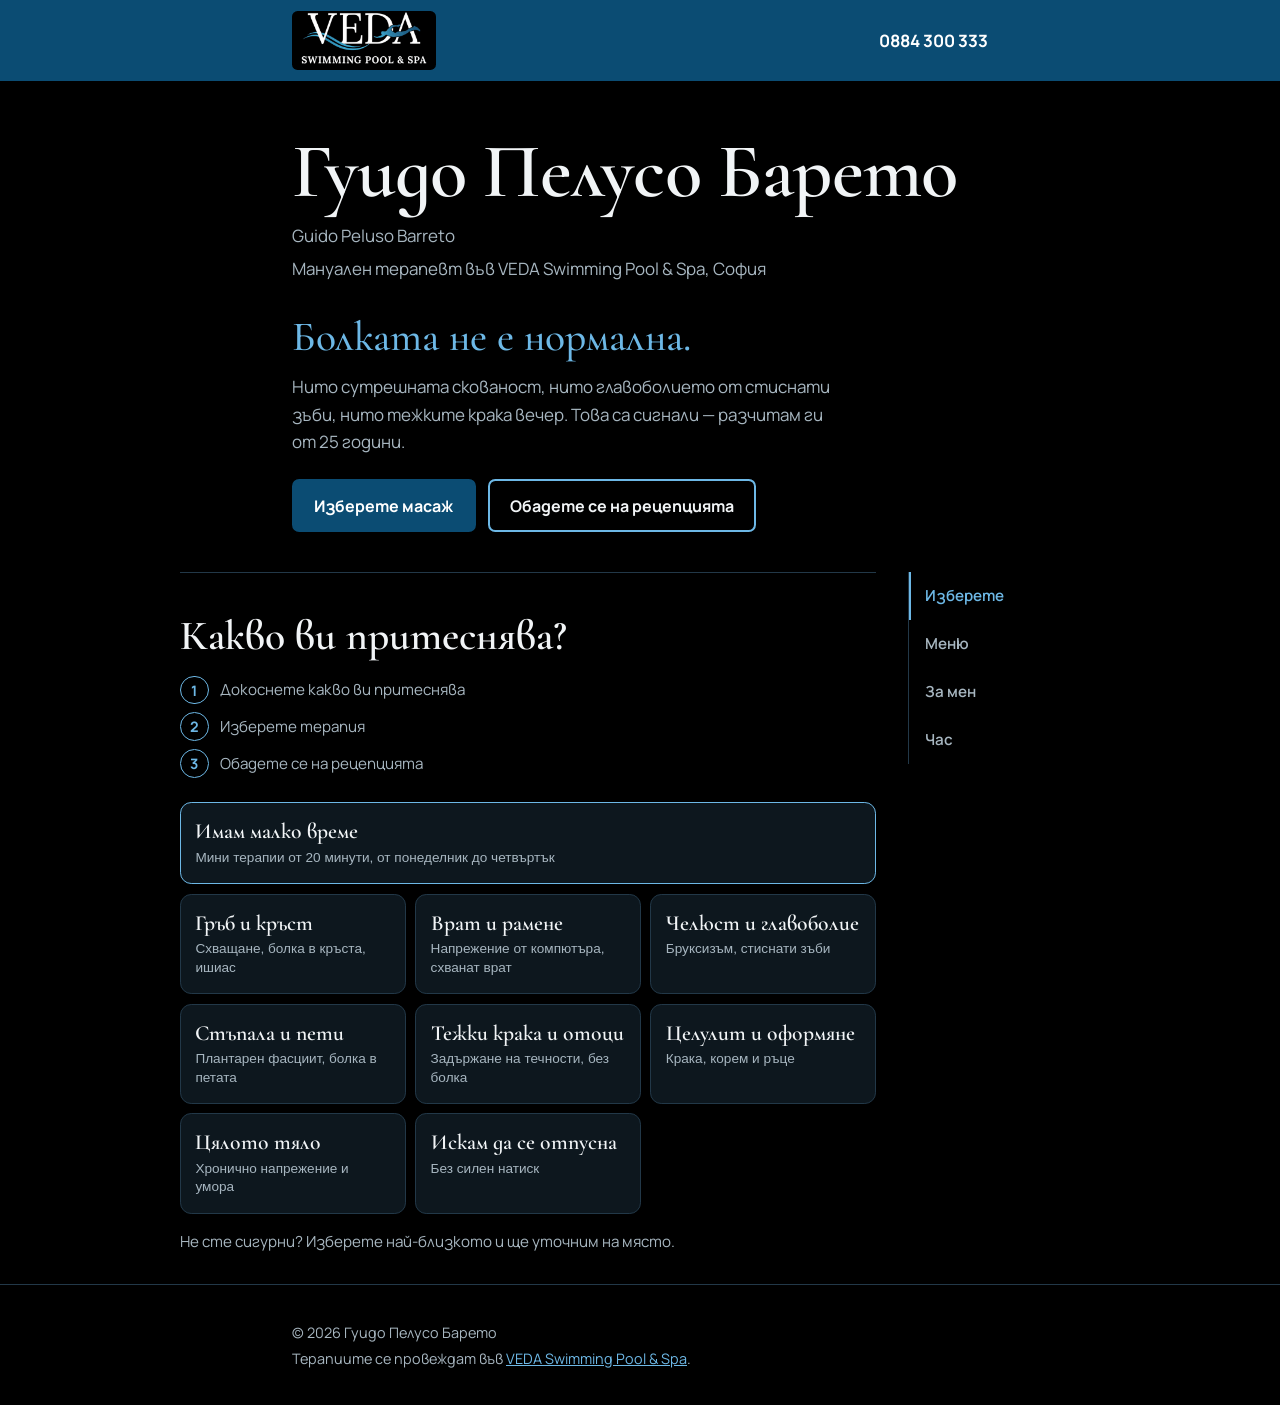
==== index.html @ a69d9bb8 "Add files via upload" ====
<!DOCTYPE html>
<html lang="bg">
<head>
<meta charset="utf-8">
<meta name="viewport" content="width=device-width, initial-scale=1">
<title>Гуидо Пелусо Барето – мануален терапевт в София</title>
<meta name="description" content="Гуидо Пелусо Барето – мануален терапевт с 25 години опит. Изберете масаж според болката: гръб, врат, челюст, стъпала, крака. VEDA Spa, Младост 1, София.">
<link rel="canonical" href="https://guidopelusobarreto-spec.github.io/">
<meta property="og:type" content="website">
<meta property="og:locale" content="bg_BG">
<meta property="og:title" content="Гуидо Пелусо Барето – изберете своя масаж">
<meta property="og:description" content="Докоснете какво ви притеснява и вижте подходящите терапии. Час се записва на рецепцията на VEDA Swimming Pool & Spa.">
<meta property="og:url" content="https://guidopelusobarreto-spec.github.io/">
<meta name="theme-color" content="#000000">
<link rel="preconnect" href="https://fonts.googleapis.com">
<link rel="preconnect" href="https://fonts.gstatic.com" crossorigin>
<link href="https://fonts.googleapis.com/css2?family=Cormorant+Garamond:wght@500;600&family=Manrope:wght@400;600;700&display=swap&subset=cyrillic" rel="stylesheet">
<!-- Cuando tengas los enlaces de tu perfil de Google y de tus redes, añádelos en "sameAs" del bloque Person. -->
<script type="application/ld+json">
{
 "@context": "https://schema.org",
 "@graph": [
  {
   "@type": "Person",
   "@id": "https://guidopelusobarreto-spec.github.io/#guido",
   "name": "Гуидо Пелусо Барето",
   "alternateName": "Guido Peluso Barreto",
   "jobTitle": "Мануален терапевт",
   "url": "https://guidopelusobarreto-spec.github.io/",
   "description": "Мануален терапевт с 25 години опит: дълбокотъканен масаж, миофасциална терапия и мануален лимфен дренаж.",
   "knowsAbout": [
    "Дълбокотъканен масаж",
    "Миофасциална терапия",
    "Мануален лимфен дренаж",
    "Бруксизъм",
    "Плантарен фасциит",
    "Ишиас"
   ],
   "knowsLanguage": [
    "bg",
    "es"
   ],
   "worksFor": {
    "@id": "https://guidopelusobarreto-spec.github.io/#veda"
   }
  },
  {
   "@type": "HealthAndBeautyBusiness",
   "@id": "https://guidopelusobarreto-spec.github.io/#praktika",
   "name": "Гуидо Пелусо Барето",
   "url": "https://guidopelusobarreto-spec.github.io/",
   "telephone": "+359884300333",
   "priceRange": "30–150 €",
   "address": {
    "@type": "PostalAddress",
    "streetAddress": "ж.к. Младост 1 (Мусагеница), ул. Методи Андонов, бл. 106",
    "addressLocality": "София",
    "postalCode": "1797",
    "addressCountry": "BG"
   },
   "openingHoursSpecification": [
    {
     "@type": "OpeningHoursSpecification",
     "dayOfWeek": [
      "Monday",
      "Tuesday",
      "Wednesday",
      "Thursday"
     ],
     "opens": "16:00",
     "closes": "21:00"
    },
    {
     "@type": "OpeningHoursSpecification",
     "dayOfWeek": [
      "Friday",
      "Saturday",
      "Sunday"
     ],
     "opens": "11:00",
     "closes": "21:00"
    }
   ],
   "employee": {
    "@id": "https://guidopelusobarreto-spec.github.io/#guido"
   },
   "containedInPlace": {
    "@id": "https://guidopelusobarreto-spec.github.io/#veda"
   }
  },
  {
   "@type": "HealthAndBeautyBusiness",
   "@id": "https://guidopelusobarreto-spec.github.io/#veda",
   "name": "VEDA Swimming Pool & Spa",
   "url": "https://vedaspa.bg/",
   "telephone": "+359884300333",
   "logo": "https://vedaspa.bg/wp-content/uploads/2025/09/logo-veda.webp",
   "address": {
    "@type": "PostalAddress",
    "streetAddress": "ж.к. Младост 1 (Мусагеница), ул. Методи Андонов, бл. 106",
    "addressLocality": "София",
    "postalCode": "1797",
    "addressCountry": "BG"
   }
  }
 ]
}
</script>
<style>
:root{
  --black:#000; --surface:#0D171E; --line:#223848; --veda:#0B4C73; --sky:#6DB8E6;
  --text:#F1F4F6; --muted:#A7B6C0; --focus:#F2B84B;
  --serif:"Cormorant Garamond", Georgia, "Times New Roman", serif;
  --sans:"Manrope", "Segoe UI", Roboto, Arial, sans-serif;
  --ease:cubic-bezier(.2,.7,.2,1);
}
*,*::before,*::after{box-sizing:border-box}
html{-webkit-text-size-adjust:100%;scroll-behavior:smooth;scroll-padding-bottom:4.5rem}
body{margin:0;background:var(--black);color:var(--text);font:400 1.0625rem/1.6 var(--sans)}
body.lock{overflow:hidden}
img{max-width:100%;height:auto;display:block}
a{color:var(--sky)}
:focus-visible{outline:3px solid var(--focus);outline-offset:3px}
.wrap{max-width:46rem;margin:0 auto;padding:0 1.25rem}
h1,h2,h3,h4{font-family:var(--serif);font-weight:600;line-height:1.12;margin:0}
h2{font-size:clamp(2rem,6vw,2.6rem)}
p{margin:0 0 .9rem}

/* Franja del logo */
.topband{background:var(--veda)}
.topband .wrap{display:flex;align-items:center;justify-content:space-between;gap:1rem;padding-top:.7rem;padding-bottom:.7rem}
.veda-logo{display:block;width:9rem;aspect-ratio:480/196;background:#000 url("[data-uri]") center/contain no-repeat;border-radius:.35rem}
.topcall{color:#fff;font-weight:700;text-decoration:none;white-space:nowrap}

/* Portada */
.hero{padding:3rem 0 2.5rem}
.hero h1{font-size:clamp(2.7rem,10vw,4.8rem);letter-spacing:-.01em}
.sub{color:var(--muted);margin:.4rem 0 0}
.claim{font-family:var(--serif);font-size:clamp(1.9rem,6vw,2.6rem);font-weight:500;line-height:1.15;color:var(--sky);margin:2rem 0 .7rem}
.lead{color:var(--muted);max-width:34rem}
.actions{display:flex;flex-wrap:wrap;gap:.75rem;margin-top:1.5rem}
.btn{display:inline-block;padding:.85rem 1.25rem;border-radius:.45rem;font:700 1rem var(--sans);text-decoration:none;border:2px solid var(--sky);color:var(--text);background:transparent;cursor:pointer}
.btn-main{background:var(--veda);border-color:var(--veda);color:#fff}

/* Asistente */
.guide{padding:2.5rem 0 1rem;border-top:1px solid var(--line)}
.steps{list-style:none;counter-reset:s;margin:1rem 0 1.5rem;padding:0;display:grid;gap:.5rem}
.steps li{counter-increment:s;display:flex;align-items:center;gap:.7rem;color:var(--muted);font-size:.95rem}
.steps li::before{content:counter(s);flex:none;width:1.8rem;height:1.8rem;border-radius:50%;border:1.5px solid var(--sky);color:var(--sky);display:grid;place-items:center;font-weight:700;font-size:.9rem}
.tiles{display:grid;grid-template-columns:1fr 1fr;gap:.6rem}
.tile{display:flex;flex-direction:column;gap:.3rem;text-align:left;padding:1rem .9rem;border-radius:.7rem;border:1px solid var(--line);background:var(--surface);color:var(--text);cursor:pointer;transition:transform .15s var(--ease),background-color .25s,border-color .25s}
.tile:active{transform:scale(.97)}
.tile.wide{grid-column:1/-1;border-color:var(--sky)}
.tile-t{font:600 1.35rem/1.15 var(--serif)}
.tile-s{font-size:.85rem;color:var(--muted);line-height:1.35}
.tile[aria-expanded="true"]{background:var(--veda);border-color:var(--sky)}
.tile[aria-expanded="true"] .tile-s{color:#DCEAF3}
.hint{color:var(--muted);font-size:.95rem;margin-top:1rem}

.panel{margin-top:1.5rem;padding:1.25rem 1rem 1rem;border-radius:.9rem;background:var(--surface);border:1px solid var(--line);scroll-margin-top:1rem}
.panel h3{font-size:1.9rem;margin-bottom:1rem}
.panel h3:focus{outline:none}
.panel.reveal{animation:reveal .75s var(--ease) backwards}
.panel.reveal .card{animation:slidein .6s var(--ease) both;animation-delay:calc(var(--i) * 90ms + 180ms)}
@keyframes reveal{from{clip-path:circle(0 at var(--x) var(--y))}to{clip-path:circle(var(--r) at var(--x) var(--y))}}
@keyframes slidein{from{opacity:0;transform:translateX(32px)}to{opacity:1;transform:none}}

/* Tarjetas de masaje */
.cards{display:grid;gap:.75rem}
.card{display:flex;flex-direction:column;background:var(--black);border:1px solid var(--line);border-radius:.7rem;padding:1rem}
.card.rec{border-color:var(--sky);box-shadow:inset 3px 0 0 var(--sky)}
.tier{margin:0 0 .35rem;font-size:.85rem;font-weight:700;color:var(--sky)}
.card-head{display:flex;justify-content:space-between;align-items:baseline;gap:1rem}
.card h4{font-size:1.5rem}
.price{margin:0;font-weight:700;font-variant-numeric:tabular-nums;white-space:nowrap;color:var(--sky)}
.meta{display:flex;flex-wrap:wrap;gap:.2rem .9rem;font-size:.9rem;color:var(--muted);margin:.25rem 0 .45rem}
.dur{font-weight:700;color:var(--text)}
.desc{margin-bottom:.5rem}
.tag{font-size:.9rem;font-weight:700;color:var(--sky)}
.addons{margin:.2rem 0 .7rem;border:1px solid var(--line);border-radius:.45rem;padding:.55rem .8rem}
.addons p{margin:0 0 .2rem;font-weight:700;font-size:.9rem}
.addons ul{list-style:none;margin:0;padding:0}
.addons li{display:grid;grid-template-columns:1fr auto auto;gap:1rem;font-size:.95rem;padding:.1rem 0}
.press{display:flex;align-items:center;gap:.5rem;font-size:.85rem;color:var(--muted);margin:0 0 .6rem}
.dots{display:inline-flex;gap:.22rem}
.dot{width:.62rem;height:.62rem;border-radius:50%;border:1.5px solid var(--sky)}
.dot.on{background:var(--sky)}
.days{font-size:.9rem;font-weight:700;color:var(--focus);margin-bottom:.3rem}
.live{font-size:.9rem;color:var(--text);background:#1E1A10;border-left:3px solid var(--focus);padding:.45rem .6rem;border-radius:.3rem}
.pick{width:100%;margin-top:auto;padding:.8rem 1rem;border:0;border-radius:.45rem;background:var(--veda);color:#fff;font:700 1rem var(--sans);cursor:pointer}
.pick:active{transform:scale(.98)}

/* Resto de secciones */
section.block{padding:2.5rem 0;border-top:1px solid var(--line)}
section.block h2{margin-bottom:1rem}
.about{display:grid;gap:1.5rem}
.about figure{margin:0;max-width:18rem}
.muted{color:var(--muted)}
.group{border:1px solid var(--line);border-radius:.7rem;margin-bottom:.6rem;background:var(--surface)}
.group summary{cursor:pointer;list-style:none;padding:1rem;display:flex;flex-direction:column;gap:.15rem}
.group summary::-webkit-details-marker{display:none}
.group summary h3{font-size:1.5rem;display:flex;justify-content:space-between;gap:1rem}
.group summary h3::after{content:"+";font-family:var(--sans);color:var(--sky);transition:transform .25s var(--ease)}
.group[open] summary h3::after{transform:rotate(45deg)}
.g-note{font-size:.9rem;color:var(--muted)}
.group .cards{padding:0 1rem 1rem}
.group[open] .cards{animation:slidein .45s var(--ease) both}
.info{display:grid;gap:2.5rem}
.hours{border-collapse:collapse;width:100%}
.hours th,.hours td{text-align:left;padding:.55rem 0;border-bottom:1px solid var(--line);font-weight:400}
.hours td{text-align:right;font-weight:700;font-variant-numeric:tabular-nums;white-space:nowrap}
.book .veda-logo{width:11rem;border:1px solid var(--line);margin-bottom:1rem}
.phone{display:inline-block;font:600 clamp(2.2rem,8vw,2.8rem) var(--serif);color:var(--sky);text-decoration:none;margin:.2rem 0 .5rem}
footer{border-top:1px solid var(--line);color:var(--muted);padding:2rem 0 5.5rem;font-size:.9rem}
footer p{margin:.2rem 0}

/* Barra fija y hoja de reserva */
.callbar{position:fixed;left:0;right:0;bottom:0;z-index:10;background:var(--veda);color:#fff;text-align:center;padding:.85rem 1rem calc(.85rem + env(safe-area-inset-bottom));font-weight:700;text-decoration:none}
.backdrop{position:fixed;inset:0;z-index:20;background:rgba(0,0,0,.7);opacity:0;transition:opacity .3s}
.backdrop.on{opacity:1}
.sheet{position:fixed;left:0;right:0;bottom:0;z-index:30;max-height:88vh;overflow:auto;background:var(--surface);border-top:2px solid var(--sky);border-radius:1.1rem 1.1rem 0 0;padding:1.4rem 1.25rem calc(1.4rem + env(safe-area-inset-bottom));transform:translateY(105%);transition:transform .38s var(--ease)}
.sheet.on{transform:none}
.sheet-in{max-width:40rem;margin:0 auto;position:relative}
.s-close{position:absolute;top:-.3rem;right:-.3rem;width:2.6rem;height:2.6rem;border-radius:50%;border:1px solid var(--line);background:var(--black);color:var(--text);font-size:1.4rem;line-height:1;cursor:pointer}
.s-label{color:var(--sky);font-weight:700;font-size:.9rem;margin:0 0 .2rem}
.sheet h2{font-size:clamp(1.8rem,6vw,2.3rem);padding-right:3rem}
.s-meta{color:var(--muted);margin:.3rem 0 1rem}
.s-say{margin:0 0 1.1rem;padding:.8rem 1rem;border-left:3px solid var(--sky);background:var(--black);border-radius:.3rem;font-size:1.05rem}
.s-actions{display:grid;gap:.6rem}
.s-actions .btn{text-align:center}

/* Vistas tipo app */
.view[hidden]{display:none}
.appnav{position:fixed;left:0;right:0;bottom:0;z-index:12;display:grid;grid-template-columns:repeat(4,1fr);background:#07111A;border-top:1px solid var(--line);padding-bottom:env(safe-area-inset-bottom)}
.appnav button{background:none;border:0;color:var(--muted);font:600 .82rem var(--sans);padding:.95rem .2rem;cursor:pointer;line-height:1.2;min-height:3rem}
.appnav button[aria-current="true"]{color:var(--sky);box-shadow:inset 0 2px 0 var(--sky)}
.callbar{bottom:3.1rem}

/* Reseñas, preguntas y primera visita */
.rev{border:1px solid var(--line);border-radius:.8rem;padding:1.1rem;background:var(--surface);margin-bottom:1rem}
.rev p{margin:0 0 .9rem}
.rev .btn{display:block;text-align:center;margin-bottom:.5rem}
.steps-list{list-style:none;counter-reset:v;margin:0;padding:0}
.steps-list li{counter-increment:v;display:flex;gap:.8rem;padding:.6rem 0;border-bottom:1px solid var(--line)}
.steps-list li:last-child{border-bottom:0}
.steps-list li::before{content:counter(v);flex:none;width:1.8rem;height:1.8rem;border-radius:50%;background:var(--veda);color:#fff;display:grid;place-items:center;font-weight:700;font-size:.9rem}
.faq{border:1px solid var(--line);border-radius:.6rem;margin-bottom:.5rem;background:var(--surface)}
.faq summary{cursor:pointer;list-style:none;padding:.85rem 1rem;font:600 1.15rem var(--serif);display:flex;justify-content:space-between;gap:1rem}
.faq summary::-webkit-details-marker{display:none}
.faq summary::after{content:"+";font-family:var(--sans);color:var(--sky)}
.faq[open] summary::after{content:"–"}
.faq p{margin:0;padding:0 1rem 1rem}

@media (min-width:48rem){
  .appnav{position:sticky;top:1rem;bottom:auto;display:flex;flex-direction:column;background:transparent;border:0;border-left:1px solid var(--line);padding:0}
  .appnav button{text-align:left;padding:.6rem 1rem;font-size:.95rem}
  .appnav button[aria-current="true"]{box-shadow:inset 2px 0 0 var(--sky)}
  .shell{display:grid;grid-template-columns:1fr 12rem;gap:2rem;max-width:60rem;margin:0 auto;padding:0 1.25rem;align-items:start}
  .shell .wrap{padding:0;max-width:none}

  .tiles{grid-template-columns:repeat(3,1fr)}
  .tile.wide{grid-column:1/-1}
  .cards{grid-template-columns:1fr 1fr}
  .about:has(figure){grid-template-columns:1fr 16rem;align-items:start}
  .info{grid-template-columns:1fr 1fr}
  .callbar{display:none}
  footer{padding-bottom:2rem}
  html{scroll-padding-bottom:0}
}
@media (prefers-reduced-motion:reduce){
  html{scroll-behavior:auto}
  *,*::before,*::after{animation:none!important;transition:none!important}
}
</style>
</head>
<body>
<div class="topband">
 <div class="wrap">
  <span class="veda-logo" role="img" aria-label="VEDA Swimming Pool &amp; Spa"></span>
  <a class="topcall" href="tel:+359884300333">0884 300 333</a>
 </div>
</div>

<header class="hero" id="hero">
 <div class="wrap">
  <h1>Гуидо Пелусо Барето</h1>
  <p class="sub" translate="no">Guido Peluso Barreto</p>
  <p class="sub">Мануален терапевт във VEDA Swimming Pool &amp; Spa, София</p>
  <p class="claim">Болката не е нормална.</p>
  <p class="lead">Нито сутрешната скованост, нито главоболието от стиснати зъби, нито тежките крака вечер. Това са сигнали — разчитам ги от 25 години.</p>
  <div class="actions">
   <a class="btn btn-main" href="#vodach">Изберете масаж</a>
   <a class="btn" href="tel:+359884300333">Обадете се на рецепцията</a>
  </div>
 </div>
</header>

<div class="shell">
<main>
 <section class="guide view" id="vodach">
  <div class="wrap">
   <h2>Какво ви притеснява?</h2>
   <ol class="steps">
    <li>Докоснете какво ви притеснява</li>
    <li>Изберете терапия</li>
    <li>Обадете се на рецепцията</li>
   </ol>
   <div class="tiles">
<button class="tile wide" type="button" aria-expanded="false" aria-controls="p-malko"><span class="tile-t">Имам малко време</span><span class="tile-s">Мини терапии от 20 минути, от понеделник до четвъртък</span></button>
<button class="tile" type="button" aria-expanded="false" aria-controls="p-grab"><span class="tile-t">Гръб и кръст</span><span class="tile-s">Схващане, болка в кръста, ишиас</span></button>
<button class="tile" type="button" aria-expanded="false" aria-controls="p-vrat"><span class="tile-t">Врат и рамене</span><span class="tile-s">Напрежение от компютъра, схванат врат</span></button>
<button class="tile" type="button" aria-expanded="false" aria-controls="p-chelyust"><span class="tile-t">Челюст и главоболие</span><span class="tile-s">Бруксизъм, стиснати зъби</span></button>
<button class="tile" type="button" aria-expanded="false" aria-controls="p-stapala"><span class="tile-t">Стъпала и пети</span><span class="tile-s">Плантарен фасциит, болка в петата</span></button>
<button class="tile" type="button" aria-expanded="false" aria-controls="p-kraka"><span class="tile-t">Тежки крака и отоци</span><span class="tile-s">Задържане на течности, без болка</span></button>
<button class="tile" type="button" aria-expanded="false" aria-controls="p-figura"><span class="tile-t">Целулит и оформяне</span><span class="tile-s">Крака, корем и ръце</span></button>
<button class="tile" type="button" aria-expanded="false" aria-controls="p-tyalo"><span class="tile-t">Цялото тяло</span><span class="tile-s">Хронично напрежение и умора</span></button>
<button class="tile" type="button" aria-expanded="false" aria-controls="p-relaks"><span class="tile-t">Искам да се отпусна</span><span class="tile-s">Без силен натиск</span></button>
   </div>
   <div id="stage">
<section class="panel" id="p-malko" hidden><h3 tabindex="-1">Имам малко време</h3><div class="cards">
<article class="card" style="--i:0" data-name="SOS Гръб" data-min="20" data-eur="30" data-short="1" data-alt="Експрес облекчение за гърба" data-altmin="40"><p class="tier">Една зона</p><div class="card-head"><h4>SOS Гръб</h4><p class="price">30 €</p></div><p class="meta"><span class="dur">20 мин</span><span>дълбокотъканен, само 1 зона</span></p><p class="desc">Спешна помощ за една зона по ваш избор: кръст, между плешките или горната част на гърба. Дълбока, фокусирана работа само там, където има болка.</p><p class="press"><span class="dots" aria-hidden="true"><span class="dot on"></span><span class="dot on"></span><span class="dot on"></span></span>натиск: силен</p><p class="days">Само от понеделник до четвъртък, 16:00 – 21:00 ч.</p><p class="live" hidden></p><button class="pick" type="button">Избирам този масаж</button></article>
<article class="card" style="--i:1" data-name="SOS Врат и Рамене" data-min="25" data-eur="35" data-short="1" data-alt="Експрес облекчение за гърба" data-altmin="40"><p class="tier">Врат и рамене</p><div class="card-head"><h4>SOS Врат и Рамене</h4><p class="price">35 €</p></div><p class="meta"><span class="dur">25 мин</span><span>дълбокотъканен, врат и рамене</span></p><p class="desc">Интензивна работа върху врата, трапеца и раменете — там, където работата пред компютър оставя следи.</p><p class="press"><span class="dots" aria-hidden="true"><span class="dot on"></span><span class="dot on"></span><span class="dot on"></span></span>натиск: силен</p><p class="days">Само от понеделник до четвъртък, 16:00 – 21:00 ч.</p><p class="live" hidden></p><button class="pick" type="button">Избирам този масаж</button></article>
<article class="card" style="--i:2" data-name="Ритуал „Черно Море“ Мини" data-min="30" data-eur="40" data-short="1" data-alt="Ритуал „Черно Море“" data-altmin="50"><p class="tier">Кратък релакс</p><div class="card-head"><h4>Ритуал „Черно Море“ Мини</h4><p class="price">40 €</p></div><p class="meta"><span class="dur">30 мин</span><span>гръб, врат и рамене, с луга</span></p><p class="desc">Кратък релаксиращ масаж с минерализирано масло с черноморска луга.</p><p class="tag">Релаксиращ, не е дълбокотъканен масаж</p><p class="press"><span class="dots" aria-hidden="true"><span class="dot on"></span><span class="dot"></span><span class="dot"></span></span>натиск: лек</p><p class="days">Само от понеделник до четвъртък, 16:00 – 21:00 ч.</p><p class="live" hidden></p><button class="pick" type="button">Избирам този масаж</button></article>
</div></section>
<section class="panel" id="p-grab" hidden><h3 tabindex="-1">Гръб и кръст</h3><div class="cards">
<article class="card" style="--i:0" data-name="SOS Гръб" data-min="20" data-eur="30" data-short="1" data-alt="Експрес облекчение за гърба" data-altmin="40"><p class="tier">Бързо облекчение</p><div class="card-head"><h4>SOS Гръб</h4><p class="price">30 €</p></div><p class="meta"><span class="dur">20 мин</span><span>дълбокотъканен, само 1 зона</span></p><p class="desc">Спешна помощ за една зона по ваш избор: кръст, между плешките или горната част на гърба. Дълбока, фокусирана работа само там, където има болка.</p><p class="press"><span class="dots" aria-hidden="true"><span class="dot on"></span><span class="dot on"></span><span class="dot on"></span></span>натиск: силен</p><p class="days">Само от понеделник до четвъртък, 16:00 – 21:00 ч.</p><p class="live" hidden></p><button class="pick" type="button">Избирам този масаж</button></article>
<article class="card rec" style="--i:1" data-name="Експрес облекчение за гърба" data-min="40" data-eur="60"><p class="tier">Препоръка на Гуидо</p><div class="card-head"><h4>Експрес облекчение за гърба</h4><p class="price">60 €</p></div><p class="meta"><span class="dur">40 мин</span><span>дълбокотъканен, врат отзад, гръб и кръст</span></p><p class="desc">Пълна терапия на гърба — тил и задната част на врата, целият гръб и кръст. При схващания, умора и стрес. Не включва ръце и длани.</p><p class="press"><span class="dots" aria-hidden="true"><span class="dot on"></span><span class="dot on"></span><span class="dot on"></span></span>натиск: силен</p><button class="pick" type="button">Избирам този масаж</button></article>
<article class="card" style="--i:2" data-name="Без Вериги" data-min="60" data-eur="70"><p class="tier">Гръб, врат и ишиас</p><div class="card-head"><h4>Без Вериги</h4><p class="price">70 €</p></div><p class="meta"><span class="dur">60 мин</span><span>миофасциален + дълбокотъканен, врат, гръб и ръце</span></p><p class="desc">Врат отпред и отзад, лопатки, ръце и длани, средна част на гърба, кръст и седалищен нерв. При схванат врат, брахиален плексит и болки в кръста. Техниката се адаптира според реакцията на тялото.</p><p class="press"><span class="dots" aria-hidden="true"><span class="dot on"></span><span class="dot on"></span><span class="dot on"></span></span>натиск: силен</p><button class="pick" type="button">Избирам този масаж</button></article>
<article class="card" style="--i:3" data-name="Дълбоко Обновяване" data-min="90" data-eur="90"><p class="tier">При хронична болка от месеци</p><div class="card-head"><h4>Дълбоко Обновяване</h4><p class="price">90 €</p></div><p class="meta"><span class="dur">90 мин</span><span>дълбокотъканен, цяло тяло</span></p><p class="desc">Цялостна терапия срещу хроничното напрежение, мускулните блокажи и натрупаната умора.</p><p class="press"><span class="dots" aria-hidden="true"><span class="dot on"></span><span class="dot on"></span><span class="dot on"></span></span>натиск: силен</p><button class="pick" type="button">Избирам този масаж</button></article>
</div></section>
<section class="panel" id="p-vrat" hidden><h3 tabindex="-1">Врат и рамене</h3><div class="cards">
<article class="card" style="--i:0" data-name="SOS Врат и Рамене" data-min="25" data-eur="35" data-short="1" data-alt="Експрес облекчение за гърба" data-altmin="40"><p class="tier">Бързо облекчение</p><div class="card-head"><h4>SOS Врат и Рамене</h4><p class="price">35 €</p></div><p class="meta"><span class="dur">25 мин</span><span>дълбокотъканен, врат и рамене</span></p><p class="desc">Интензивна работа върху врата, трапеца и раменете — там, където работата пред компютър оставя следи.</p><p class="press"><span class="dots" aria-hidden="true"><span class="dot on"></span><span class="dot on"></span><span class="dot on"></span></span>натиск: силен</p><p class="days">Само от понеделник до четвъртък, 16:00 – 21:00 ч.</p><p class="live" hidden></p><button class="pick" type="button">Избирам този масаж</button></article>
<article class="card rec" style="--i:1" data-name="Без Вериги" data-min="60" data-eur="70"><p class="tier">Препоръка на Гуидо</p><div class="card-head"><h4>Без Вериги</h4><p class="price">70 €</p></div><p class="meta"><span class="dur">60 мин</span><span>миофасциален + дълбокотъканен, врат, гръб и ръце</span></p><p class="desc">Врат отпред и отзад, лопатки, ръце и длани, средна част на гърба, кръст и седалищен нерв. При схванат врат, брахиален плексит и болки в кръста. Техниката се адаптира според реакцията на тялото.</p><p class="press"><span class="dots" aria-hidden="true"><span class="dot on"></span><span class="dot on"></span><span class="dot on"></span></span>натиск: силен</p><button class="pick" type="button">Избирам този масаж</button></article>
<article class="card" style="--i:2" data-name="Дълбоко Обновяване" data-min="90" data-eur="90"><p class="tier">При хронична болка от месеци</p><div class="card-head"><h4>Дълбоко Обновяване</h4><p class="price">90 €</p></div><p class="meta"><span class="dur">90 мин</span><span>дълбокотъканен, цяло тяло</span></p><p class="desc">Цялостна терапия срещу хроничното напрежение, мускулните блокажи и натрупаната умора.</p><p class="press"><span class="dots" aria-hidden="true"><span class="dot on"></span><span class="dot on"></span><span class="dot on"></span></span>натиск: силен</p><button class="pick" type="button">Избирам този масаж</button></article>
</div></section>
<section class="panel" id="p-chelyust" hidden><h3 tabindex="-1">Челюст и главоболие</h3><div class="cards">
<article class="card rec" style="--i:0" data-name="Челюст в Покой" data-min="45" data-eur="65"><p class="tier">Препоръка на Гуидо</p><div class="card-head"><h4>Челюст в Покой</h4><p class="price">65 €</p></div><p class="meta"><span class="dur">45 мин</span><span>миофасциален + дълбокотъканен, челюст, врат и глава</span></p><p class="desc">При бруксизъм, стискане на челюстта и главоболие от напрежение. Работа върху челюстта, врата, слепоочията и зад ушите; при необходимост и интраорален масаж.</p><p class="press"><span class="dots" aria-hidden="true"><span class="dot on"></span><span class="dot on"></span><span class="dot on"></span></span>натиск: силен</p><button class="pick" type="button">Избирам този масаж</button></article>
<article class="card" style="--i:1" data-name="SOS Врат и Рамене" data-min="25" data-eur="35" data-short="1" data-alt="Експрес облекчение за гърба" data-altmin="40"><p class="tier">Когато напрежението е във врата</p><div class="card-head"><h4>SOS Врат и Рамене</h4><p class="price">35 €</p></div><p class="meta"><span class="dur">25 мин</span><span>дълбокотъканен, врат и рамене</span></p><p class="desc">Интензивна работа върху врата, трапеца и раменете — там, където работата пред компютър оставя следи.</p><p class="press"><span class="dots" aria-hidden="true"><span class="dot on"></span><span class="dot on"></span><span class="dot on"></span></span>натиск: силен</p><p class="days">Само от понеделник до четвъртък, 16:00 – 21:00 ч.</p><p class="live" hidden></p><button class="pick" type="button">Избирам този масаж</button></article>
</div></section>
<section class="panel" id="p-stapala" hidden><h3 tabindex="-1">Стъпала и пети</h3><div class="cards">
<article class="card rec" style="--i:0" data-name="Стъпала Без Болка" data-min="40" data-eur="60"><p class="tier">Препоръка на Гуидо</p><div class="card-head"><h4>Стъпала Без Болка</h4><p class="price">60 €</p></div><p class="meta"><span class="dur">40 мин</span><span>дълбокотъканен + миофасциален, стъпала и прасци</span></p><p class="desc">При плантарен фасциит, болка в петата и умора след дълго ходене или стоене прав.</p><p class="press"><span class="dots" aria-hidden="true"><span class="dot on"></span><span class="dot on"></span><span class="dot on"></span></span>натиск: силен</p><button class="pick" type="button">Избирам този масаж</button></article>
</div></section>
<section class="panel" id="p-kraka" hidden><h3 tabindex="-1">Тежки крака и отоци</h3><div class="cards">
<article class="card" style="--i:0" data-name="Леки Крака" data-min="30" data-eur="40" data-short="1" data-alt="Детокс и Лекота" data-altmin="70"><p class="tier">Бързо облекчение</p><div class="card-head"><h4>Леки Крака</h4><p class="price">40 €</p></div><p class="meta"><span class="dur">30 мин</span><span>лимфен дренаж, само крака</span></p><p class="desc">Намалява отоците, тежестта и задържането на течности в краката.</p><p class="press"><span class="dots" aria-hidden="true"><span class="dot on"></span><span class="dot"></span><span class="dot"></span></span>натиск: лек</p><p class="days">Само от понеделник до четвъртък, 16:00 – 21:00 ч.</p><p class="live" hidden></p><button class="pick" type="button">Избирам този масаж</button></article>
<article class="card rec" style="--i:1" data-name="Детокс и Лекота" data-min="70" data-eur="80"><p class="tier">Препоръка на Гуидо</p><div class="card-head"><h4>Детокс и Лекота</h4><p class="price">80 €</p></div><p class="meta"><span class="dur">70 мин</span><span>лимфен дренаж, цяло тяло</span></p><p class="desc">При тежки крака и отоци. Усещането за лекота идва още след първата сесия.</p><p class="press"><span class="dots" aria-hidden="true"><span class="dot on"></span><span class="dot"></span><span class="dot"></span></span>натиск: лек</p><button class="pick" type="button">Избирам този масаж</button></article>
</div></section>
<section class="panel" id="p-figura" hidden><h3 tabindex="-1">Целулит и оформяне</h3><div class="cards">
<article class="card rec" style="--i:0" data-name="Изваяни Крака" data-min="40" data-eur="50"><p class="tier">Препоръка на Гуидо</p><div class="card-head"><h4>Изваяни Крака</h4><p class="price">50 €</p></div><p class="meta"><span class="dur">40 мин</span><span>антицелулитен, крака</span></p><p class="desc">Стимулира кръвообращението, подпомага оформянето и стягането на кожата. Интензивна техника — може да е болезнено.</p><div class="addons"><p>Комбинирайте с:</p><ul><li><span>+ корем</span><span>+10 мин</span><span class="price">+10 €</span></li><li><span>+ ръце</span><span>+20 мин</span><span class="price">+20 €</span></li><li><span>+ корем и ръце</span><span>+30 мин</span><span class="price">+30 €</span></li></ul></div><p class="press"><span class="dots" aria-hidden="true"><span class="dot on"></span><span class="dot on"></span><span class="dot on"></span></span>натиск: силен</p><button class="pick" type="button">Избирам този масаж</button></article>
</div></section>
<section class="panel" id="p-tyalo" hidden><h3 tabindex="-1">Цялото тяло</h3><div class="cards">
<article class="card rec" style="--i:0" data-name="Комбиниран Възстановяващ" data-min="70" data-eur="85"><p class="tier">Препоръка на Гуидо</p><div class="card-head"><h4>Комбиниран Възстановяващ</h4><p class="price">85 €</p></div><p class="meta"><span class="dur">70 мин</span><span>дълбокотъканен + миофасциален, цяло тяло</span></p><p class="desc">За хора с хронично напрежение, стрес и дълги часове пред компютъра.</p><p class="press"><span class="dots" aria-hidden="true"><span class="dot on"></span><span class="dot on"></span><span class="dot on"></span></span>натиск: силен</p><button class="pick" type="button">Избирам този масаж</button></article>
<article class="card" style="--i:1" data-name="Дълбоко Обновяване" data-min="90" data-eur="90"><p class="tier">Дълбока работа на цялото тяло</p><div class="card-head"><h4>Дълбоко Обновяване</h4><p class="price">90 €</p></div><p class="meta"><span class="dur">90 мин</span><span>дълбокотъканен, цяло тяло</span></p><p class="desc">Цялостна терапия срещу хроничното напрежение, мускулните блокажи и натрупаната умора.</p><p class="press"><span class="dots" aria-hidden="true"><span class="dot on"></span><span class="dot on"></span><span class="dot on"></span></span>натиск: силен</p><button class="pick" type="button">Избирам този масаж</button></article>
<article class="card" style="--i:2" data-name="Голямото Възстановяване" data-min="120" data-eur="110"><p class="tier">При хронична болка от месеци</p><div class="card-head"><h4>Голямото Възстановяване</h4><p class="price">110 €</p></div><p class="meta"><span class="dur">120 мин</span><span>цяло тяло, клиничен протокол</span></p><p class="desc">Интензивна терапия при хронична болка и мускулно напрежение, натрупвано с месеци.</p><p class="press"><span class="dots" aria-hidden="true"><span class="dot on"></span><span class="dot on"></span><span class="dot on"></span></span>натиск: силен</p><button class="pick" type="button">Избирам този масаж</button></article>
<article class="card" style="--i:3" data-name="Пълен Рестарт" data-min="150" data-eur="150"><p class="tier">Най-пълна терапия</p><div class="card-head"><h4>Пълен Рестарт</h4><p class="price">150 €</p></div><p class="meta"><span class="dur">150 мин</span><span>цяло тяло, трите техники в една сесия</span></p><p class="desc">Дълбокотъканен масаж + миофасциална терапия + лимфен дренаж в една сесия. Върхът на менюто — пълно възстановяване на цялото тяло.</p><p class="press"><span class="dots" aria-hidden="true"><span class="dot on"></span><span class="dot on"></span><span class="dot"></span></span>натиск: лек и силен в една сесия</p><button class="pick" type="button">Избирам този масаж</button></article>
</div></section>
<section class="panel" id="p-relaks" hidden><h3 tabindex="-1">Искам да се отпусна</h3><div class="cards">
<article class="card" style="--i:0" data-name="Ритуал „Черно Море“ Мини" data-min="30" data-eur="40" data-short="1" data-alt="Ритуал „Черно Море“" data-altmin="50"><p class="tier">Кратък релакс</p><div class="card-head"><h4>Ритуал „Черно Море“ Мини</h4><p class="price">40 €</p></div><p class="meta"><span class="dur">30 мин</span><span>гръб, врат и рамене, с луга</span></p><p class="desc">Кратък релаксиращ масаж с минерализирано масло с черноморска луга.</p><p class="tag">Релаксиращ, не е дълбокотъканен масаж</p><p class="press"><span class="dots" aria-hidden="true"><span class="dot on"></span><span class="dot"></span><span class="dot"></span></span>натиск: лек</p><p class="days">Само от понеделник до четвъртък, 16:00 – 21:00 ч.</p><p class="live" hidden></p><button class="pick" type="button">Избирам този масаж</button></article>
<article class="card rec" style="--i:1" data-name="Ритуал „Черно Море“" data-min="50" data-eur="65"><p class="tier">Препоръка на Гуидо</p><div class="card-head"><h4>Ритуал „Черно Море“</h4><p class="price">65 €</p></div><p class="meta"><span class="dur">50 мин</span><span>цяло тяло, лечебно масло от луга</span></p><p class="desc">Уникален ритуал с минерализирано масло с черноморска луга — дълбока релаксация, възстановяване и подхранване на цялото тяло.</p><p class="tag">Релаксиращ ритуал, не е дълбокотъканен масаж</p><p class="press"><span class="dots" aria-hidden="true"><span class="dot on"></span><span class="dot"></span><span class="dot"></span></span>натиск: лек</p><button class="pick" type="button">Избирам този масаж</button></article>
</div></section>
   </div>
   <p class="hint">Не сте сигурни? Изберете най-близкото и ще уточним на място.</p>
  </div>
 </section>

 <section class="block view" id="za-men" hidden>
  <div class="wrap">
   <h2>За мен</h2>
   <div class="about">
    <div>
     <p>Аз съм Гуидо Пелусо Барето, мануален терапевт с опит в рехабилитация на пациенти с нервно-мускулни проблеми и онкологични пациенти във възстановяване. Работил съм в Италия, Венецуела и България, в т.ч. хотели InterContinental и Meliá.</p>
     <p>При мен идват хора с дискова херния, ишиас, хронична болка в кръста и врата, бруксизъм, плантарен фасциит и лимфен оток след онкологично лечение.</p>
     <p>Не предлагам просто масаж: откривам причината и работя върху нея — тръгвате си с ясен план, не само с временно облекчение.</p>
     <p class="muted">Дълбокотъканен масаж, миофасциална терапия и мануален лимфен дренаж. Говоря български и испански.</p>
    </div>
    <figure>
     <img src="guido-peluso-barreto.jpg" alt="Гуидо Пелусо Барето, мануален терапевт" width="600" height="750" loading="lazy" onerror="this.closest('figure').remove()">
    </figure>
   </div>

   <div class="rev">
    <p>Хората описват работата ми в Google. Прочетете ги сами — не подбирам кои да видите.</p>
    <a class="btn btn-main" href="https://maps.app.goo.gl/oKmQrc2Mxr9LZEcx5?g_st=ac" rel="noopener">Вижте отзивите в Google</a>
    <a class="btn" href="https://g.page/r/CTXyCYQ5FcvwEBE/review" rel="noopener">Напишете отзив</a>
   </div>

   <h3 style="font-size:1.6rem;margin:2rem 0 .8rem">Първото посещение</h3>
   <ol class="steps-list">
    <li>Запазвате час на рецепцията на VEDA.</li>
    <li>Идвате 5 – 10 минути по-рано и казвате, че сте при Гуидо.</li>
    <li>Започваме с кратък разговор: къде боли, откога и какво сте пробвали досега.</li>
    <li>Работя върху причината, не само върху мястото, което боли.</li>
    <li>Накрая Ви казвам какво виждам и какъв е планът оттук нататък.</li>
   </ol>

   <h3 style="font-size:1.6rem;margin:2rem 0 .8rem">Често задавани въпроси</h3>
   <details class="faq"><summary>Боли ли?</summary><p>Дълбоката работа може да е неприятна на моменти, но работя в границата, която понасяте. Кажете ми, ако натискът е твърде силен. Ритуал „Черно Море“ и лимфният дренаж са с лек натиск и без болка.</p></details>
   <details class="faq"><summary>Колко сесии са нужни?</summary><p>Зависи от проблема и откога го имате. След първата сесия ще Ви кажа какво виждам и какъв план предлагам.</p></details>
   <details class="faq"><summary>Мога ли с дискова херния?</summary><p>Да, работя с такива случаи. Кажете ми диагнозата и оплакванията преди сесията. При скорошна операция или остро възпаление първо се консултирайте с лекуващия лекар.</p></details>
   <details class="faq"><summary>Мога ли след онкологично лечение?</summary><p>Имам опит с пациенти във възстановяване след онкологично лечение, включително лимфен оток. Нужно е съгласието на лекуващия Ви лекар.</p></details>
   <details class="faq"><summary>Какво да облека?</summary><p>Нищо специално. Всичко необходимо е на място.</p></details>
   <details class="faq"><summary>Как да стигна до кабинета?</summary><p>Влизате във VEDA Swimming Pool &amp; Spa, ж.к. Младост 1 (Мусагеница), и казвате на рецепцията, че имате час при Гуидо.</p></details>
  </div>
 </section>

 <section class="block view" id="menu" hidden>
  <div class="wrap">
   <h2>Цялото меню</h2>
   <p class="muted">Всички цени са в евро. Ограничен брой сеанси на ден.</p>
<details class="group"><summary><h3>Мини терапии</h3><span class="g-note">Предлагат се само от понеделник до четвъртък, 16:00 – 21:00 ч.</span></summary><div class="cards">
<article class="card" style="--i:0" data-name="SOS Гръб" data-min="20" data-eur="30" data-short="1" data-alt="Експрес облекчение за гърба" data-altmin="40"><div class="card-head"><h4>SOS Гръб</h4><p class="price">30 €</p></div><p class="meta"><span class="dur">20 мин</span><span>дълбокотъканен, само 1 зона</span></p><p class="desc">Спешна помощ за една зона по ваш избор: кръст, между плешките или горната част на гърба. Дълбока, фокусирана работа само там, където има болка.</p><p class="press"><span class="dots" aria-hidden="true"><span class="dot on"></span><span class="dot on"></span><span class="dot on"></span></span>натиск: силен</p><p class="days">Само от понеделник до четвъртък, 16:00 – 21:00 ч.</p><p class="live" hidden></p><button class="pick" type="button">Избирам този масаж</button></article>
<article class="card" style="--i:0" data-name="SOS Врат и Рамене" data-min="25" data-eur="35" data-short="1" data-alt="Експрес облекчение за гърба" data-altmin="40"><div class="card-head"><h4>SOS Врат и Рамене</h4><p class="price">35 €</p></div><p class="meta"><span class="dur">25 мин</span><span>дълбокотъканен, врат и рамене</span></p><p class="desc">Интензивна работа върху врата, трапеца и раменете — там, където работата пред компютър оставя следи.</p><p class="press"><span class="dots" aria-hidden="true"><span class="dot on"></span><span class="dot on"></span><span class="dot on"></span></span>натиск: силен</p><p class="days">Само от понеделник до четвъртък, 16:00 – 21:00 ч.</p><p class="live" hidden></p><button class="pick" type="button">Избирам този масаж</button></article>
<article class="card" style="--i:0" data-name="Ритуал „Черно Море“ Мини" data-min="30" data-eur="40" data-short="1" data-alt="Ритуал „Черно Море“" data-altmin="50"><div class="card-head"><h4>Ритуал „Черно Море“ Мини</h4><p class="price">40 €</p></div><p class="meta"><span class="dur">30 мин</span><span>гръб, врат и рамене, с луга</span></p><p class="desc">Кратък релаксиращ масаж с минерализирано масло с черноморска луга.</p><p class="tag">Релаксиращ, не е дълбокотъканен масаж</p><p class="press"><span class="dots" aria-hidden="true"><span class="dot on"></span><span class="dot"></span><span class="dot"></span></span>натиск: лек</p><p class="days">Само от понеделник до четвъртък, 16:00 – 21:00 ч.</p><p class="live" hidden></p><button class="pick" type="button">Избирам този масаж</button></article>
</div></details>
<details class="group"><summary><h3>Релаксиращ ритуал</h3><span class="g-note">Единственият релаксиращ масаж в менюто.</span></summary><div class="cards">
<article class="card" style="--i:0" data-name="Ритуал „Черно Море“" data-min="50" data-eur="65"><div class="card-head"><h4>Ритуал „Черно Море“</h4><p class="price">65 €</p></div><p class="meta"><span class="dur">50 мин</span><span>цяло тяло, лечебно масло от луга</span></p><p class="desc">Уникален ритуал с минерализирано масло с черноморска луга — дълбока релаксация, възстановяване и подхранване на цялото тяло.</p><p class="tag">Релаксиращ ритуал, не е дълбокотъканен масаж</p><p class="press"><span class="dots" aria-hidden="true"><span class="dot on"></span><span class="dot"></span><span class="dot"></span></span>натиск: лек</p><button class="pick" type="button">Избирам този масаж</button></article>
</div></details>
<details class="group"><summary><h3>Терапевтични масажи</h3><span class="g-note">При болка и напрежение.</span></summary><div class="cards">
<article class="card" style="--i:0" data-name="Експрес облекчение за гърба" data-min="40" data-eur="60"><div class="card-head"><h4>Експрес облекчение за гърба</h4><p class="price">60 €</p></div><p class="meta"><span class="dur">40 мин</span><span>дълбокотъканен, врат отзад, гръб и кръст</span></p><p class="desc">Пълна терапия на гърба — тил и задната част на врата, целият гръб и кръст. При схващания, умора и стрес. Не включва ръце и длани.</p><p class="press"><span class="dots" aria-hidden="true"><span class="dot on"></span><span class="dot on"></span><span class="dot on"></span></span>натиск: силен</p><button class="pick" type="button">Избирам този масаж</button></article>
<article class="card" style="--i:0" data-name="Без Вериги" data-min="60" data-eur="70"><div class="card-head"><h4>Без Вериги</h4><p class="price">70 €</p></div><p class="meta"><span class="dur">60 мин</span><span>миофасциален + дълбокотъканен, врат, гръб и ръце</span></p><p class="desc">Врат отпред и отзад, лопатки, ръце и длани, средна част на гърба, кръст и седалищен нерв. При схванат врат, брахиален плексит и болки в кръста. Техниката се адаптира според реакцията на тялото.</p><p class="press"><span class="dots" aria-hidden="true"><span class="dot on"></span><span class="dot on"></span><span class="dot on"></span></span>натиск: силен</p><button class="pick" type="button">Избирам този масаж</button></article>
<article class="card" style="--i:0" data-name="Дълбоко Обновяване" data-min="90" data-eur="90"><div class="card-head"><h4>Дълбоко Обновяване</h4><p class="price">90 €</p></div><p class="meta"><span class="dur">90 мин</span><span>дълбокотъканен, цяло тяло</span></p><p class="desc">Цялостна терапия срещу хроничното напрежение, мускулните блокажи и натрупаната умора.</p><p class="press"><span class="dots" aria-hidden="true"><span class="dot on"></span><span class="dot on"></span><span class="dot on"></span></span>натиск: силен</p><button class="pick" type="button">Избирам този масаж</button></article>
</div></details>
<details class="group"><summary><h3>Специфични терапии</h3><span class="g-note">Решение за конкретен проблем.</span></summary><div class="cards">
<article class="card" style="--i:0" data-name="Челюст в Покой" data-min="45" data-eur="65"><div class="card-head"><h4>Челюст в Покой</h4><p class="price">65 €</p></div><p class="meta"><span class="dur">45 мин</span><span>миофасциален + дълбокотъканен, челюст, врат и глава</span></p><p class="desc">При бруксизъм, стискане на челюстта и главоболие от напрежение. Работа върху челюстта, врата, слепоочията и зад ушите; при необходимост и интраорален масаж.</p><p class="press"><span class="dots" aria-hidden="true"><span class="dot on"></span><span class="dot on"></span><span class="dot on"></span></span>натиск: силен</p><button class="pick" type="button">Избирам този масаж</button></article>
<article class="card" style="--i:0" data-name="Стъпала Без Болка" data-min="40" data-eur="60"><div class="card-head"><h4>Стъпала Без Болка</h4><p class="price">60 €</p></div><p class="meta"><span class="dur">40 мин</span><span>дълбокотъканен + миофасциален, стъпала и прасци</span></p><p class="desc">При плантарен фасциит, болка в петата и умора след дълго ходене или стоене прав.</p><p class="press"><span class="dots" aria-hidden="true"><span class="dot on"></span><span class="dot on"></span><span class="dot on"></span></span>натиск: силен</p><button class="pick" type="button">Избирам този масаж</button></article>
</div></details>
<details class="group"><summary><h3>За крака и фигура</h3><span class="g-note">Лекота и оформяне.</span></summary><div class="cards">
<article class="card" style="--i:0" data-name="Леки Крака" data-min="30" data-eur="40" data-short="1" data-alt="Детокс и Лекота" data-altmin="70"><div class="card-head"><h4>Леки Крака</h4><p class="price">40 €</p></div><p class="meta"><span class="dur">30 мин</span><span>лимфен дренаж, само крака</span></p><p class="desc">Намалява отоците, тежестта и задържането на течности в краката.</p><p class="press"><span class="dots" aria-hidden="true"><span class="dot on"></span><span class="dot"></span><span class="dot"></span></span>натиск: лек</p><p class="days">Само от понеделник до четвъртък, 16:00 – 21:00 ч.</p><p class="live" hidden></p><button class="pick" type="button">Избирам този масаж</button></article>
<article class="card" style="--i:0" data-name="Изваяни Крака" data-min="40" data-eur="50"><div class="card-head"><h4>Изваяни Крака</h4><p class="price">50 €</p></div><p class="meta"><span class="dur">40 мин</span><span>антицелулитен, крака</span></p><p class="desc">Стимулира кръвообращението, подпомага оформянето и стягането на кожата. Интензивна техника — може да е болезнено.</p><div class="addons"><p>Комбинирайте с:</p><ul><li><span>+ корем</span><span>+10 мин</span><span class="price">+10 €</span></li><li><span>+ ръце</span><span>+20 мин</span><span class="price">+20 €</span></li><li><span>+ корем и ръце</span><span>+30 мин</span><span class="price">+30 €</span></li></ul></div><p class="press"><span class="dots" aria-hidden="true"><span class="dot on"></span><span class="dot on"></span><span class="dot on"></span></span>натиск: силен</p><button class="pick" type="button">Избирам този масаж</button></article>
</div></details>
<details class="group"><summary><h3>Авторски терапии</h3><span class="g-note">Създадени от Гуидо, не се предлагат другаде.</span></summary><div class="cards">
<article class="card" style="--i:0" data-name="Детокс и Лекота" data-min="70" data-eur="80"><div class="card-head"><h4>Детокс и Лекота</h4><p class="price">80 €</p></div><p class="meta"><span class="dur">70 мин</span><span>лимфен дренаж, цяло тяло</span></p><p class="desc">При тежки крака и отоци. Усещането за лекота идва още след първата сесия.</p><p class="press"><span class="dots" aria-hidden="true"><span class="dot on"></span><span class="dot"></span><span class="dot"></span></span>натиск: лек</p><button class="pick" type="button">Избирам този масаж</button></article>
<article class="card" style="--i:0" data-name="Комбиниран Възстановяващ" data-min="70" data-eur="85"><div class="card-head"><h4>Комбиниран Възстановяващ</h4><p class="price">85 €</p></div><p class="meta"><span class="dur">70 мин</span><span>дълбокотъканен + миофасциален, цяло тяло</span></p><p class="desc">За хора с хронично напрежение, стрес и дълги часове пред компютъра.</p><p class="press"><span class="dots" aria-hidden="true"><span class="dot on"></span><span class="dot on"></span><span class="dot on"></span></span>натиск: силен</p><button class="pick" type="button">Избирам този масаж</button></article>
<article class="card" style="--i:0" data-name="Голямото Възстановяване" data-min="120" data-eur="110"><div class="card-head"><h4>Голямото Възстановяване</h4><p class="price">110 €</p></div><p class="meta"><span class="dur">120 мин</span><span>цяло тяло, клиничен протокол</span></p><p class="desc">Интензивна терапия при хронична болка и мускулно напрежение, натрупвано с месеци.</p><p class="press"><span class="dots" aria-hidden="true"><span class="dot on"></span><span class="dot on"></span><span class="dot on"></span></span>натиск: силен</p><button class="pick" type="button">Избирам този масаж</button></article>
<article class="card" style="--i:0" data-name="Пълен Рестарт" data-min="150" data-eur="150"><div class="card-head"><h4>Пълен Рестарт</h4><p class="price">150 €</p></div><p class="meta"><span class="dur">150 мин</span><span>цяло тяло, трите техники в една сесия</span></p><p class="desc">Дълбокотъканен масаж + миофасциална терапия + лимфен дренаж в една сесия. Върхът на менюто — пълно възстановяване на цялото тяло.</p><p class="press"><span class="dots" aria-hidden="true"><span class="dot on"></span><span class="dot on"></span><span class="dot"></span></span>натиск: лек и силен в една сесия</p><button class="pick" type="button">Избирам този масаж</button></article>
</div></details>
  </div>
 </section>

 <section class="block view" id="chas" hidden>
  <div class="wrap info">
   <div>
    <h2>Работно време</h2>
    <table class="hours">
     <tr><th scope="row">Понеделник – четвъртък</th><td>16:00 – 21:00</td></tr>
     <tr><th scope="row">Петък – неделя</th><td>11:00 – 21:00</td></tr>
    </table>
    <p style="margin-top:.9rem">Приемам само с предварително записан час.</p>
   </div>
   <div class="book">
    <h2>Запазване на час</h2>
    <span class="veda-logo" role="img" aria-label="VEDA Swimming Pool &amp; Spa"></span>
    <p>Час се записва само на рецепцията на VEDA Swimming Pool &amp; Spa. Обадете се и кажете, че часът е при Гуидо.</p>
    <a class="phone" href="tel:+359884300333">0884 300 333</a>
    <p>гр. София, ж.к. Младост 1 (Мусагеница), ул. Методи Андонов, бл. 106</p>
    <a class="btn" href="https://maps.app.goo.gl/THggYagJ5i8Vvv8E9?g_st=ac" rel="noopener">Отворете в Google Maps</a>
   </div>
  </div>
 </section>
</main>
 <nav class="appnav" aria-label="Раздели">
  <button type="button" data-view="vodach" aria-current="true">Изберете</button>
  <button type="button" data-view="menu" aria-current="false">Меню</button>
  <button type="button" data-view="za-men" aria-current="false">За мен</button>
  <button type="button" data-view="chas" aria-current="false">Час</button>
 </nav>
</div>

<footer>
 <div class="wrap">
  <p>© 2026 Гуидо Пелусо Барето</p>
  <p>Терапиите се провеждат във <a href="https://vedaspa.bg/" rel="noopener">VEDA Swimming Pool &amp; Spa</a>.</p>
 </div>
</footer>

<a class="callbar" href="tel:+359884300333">Запазете час: 0884 300 333</a>

<div class="backdrop" id="backdrop" hidden></div>
<div class="sheet" id="sheet" role="dialog" aria-modal="true" aria-labelledby="s-name" hidden>
 <div class="sheet-in">
  <button class="s-close" type="button" aria-label="Затвори">×</button>
  <p class="s-label">Вашият избор</p>
  <h2 id="s-name"></h2>
  <p class="s-meta" id="s-meta"></p>
  <p class="live" id="s-note" hidden></p>
  <p class="s-label">Какво да кажете на рецепцията</p>
  <p class="s-say" id="s-say"></p>
  <div class="s-actions">
   <a class="btn btn-main s-call" href="tel:+359884300333">Обадете се: 0884 300 333</a>
   <a class="btn" href="https://maps.app.goo.gl/THggYagJ5i8Vvv8E9?g_st=ac" rel="noopener">Как да стигнете</a>
  </div>
 </div>
</div>

<script>
(function () {
  var reduce = window.matchMedia('(prefers-reduced-motion: reduce)').matches;
  var DAYS = {Mon: 0, Tue: 1, Wed: 2, Thu: 3, Fri: 4, Sat: 5, Sun: 6};
  var NAMES = ['понеделник', 'вторник', 'сряда', 'четвъртък', 'петък', 'събота', 'неделя'];

  // Día de la semana en Sofía (0 = lunes)
  function sofiaDay() {
    try {
      var w = new Intl.DateTimeFormat('en-GB', {timeZone: 'Europe/Sofia', weekday: 'short'}).format(new Date());
      if (w in DAYS) return DAYS[w];
    } catch (err) {}
    return (new Date().getDay() + 6) % 7;
  }

  // Evita comillas dobles anidadas: Ритуал „Черно Море“ ya lleva las suyas
  function quoted(name) { return name.indexOf('„') >= 0 ? name : '„' + name + '“'; }

  function liveText(card) {
    var d = sofiaDay();
    if (d >= 4) {
      return 'Днес е ' + NAMES[d] + ': тази терапия се предлага само от понеделник до четвъртък. ' +
        'Запазете я за делничен ден или изберете ' + quoted(card.dataset.alt) + ' (' + card.dataset.altmin + ' мин).';
    }
    return 'Днес се предлага от 16:00 до 21:00 ч.';
  }

  document.querySelectorAll('.card[data-short] .live').forEach(function (el) {
    el.textContent = liveText(el.closest('.card'));
    el.hidden = false;
  });

  // Vistas tipo app (una sección cada vez, con navegación fija)
  var hero = document.getElementById('hero');
  var views = [].slice.call(document.querySelectorAll('.view'));
  var navBtns = [].slice.call(document.querySelectorAll('.appnav button'));
  function showView(id, push) {
    var target = document.getElementById(id);
    if (!target || !target.classList.contains('view')) id = 'vodach';
    views.forEach(function (v) { v.hidden = v.id !== id; });
    navBtns.forEach(function (b) { b.setAttribute('aria-current', String(b.dataset.view === id)); });
    hero.hidden = id !== 'vodach';
    if (push) {
      if (location.hash !== '#' + id) history.replaceState(null, '', '#' + id);
      window.scrollTo(0, 0);
    }
  }
  navBtns.forEach(function (b) {
    b.addEventListener('click', function () { showView(b.dataset.view, true); });
  });
  window.addEventListener('hashchange', function () {
    showView(location.hash.replace('#', ''), false);
  });
  showView((location.hash || '#vodach').replace('#', ''), false);

  // Asistente: abrir un panel con revelado circular desde el botón pulsado
  var tiles = Array.prototype.slice.call(document.querySelectorAll('.tile'));
  var panels = document.querySelectorAll('.panel');
  tiles.forEach(function (t) {
    t.addEventListener('click', function () {
      var panel = document.getElementById(t.getAttribute('aria-controls'));
      var wasOpen = t.getAttribute('aria-expanded') === 'true';
      tiles.forEach(function (x) { x.setAttribute('aria-expanded', 'false'); });
      panels.forEach(function (p) { p.hidden = true; p.classList.remove('reveal'); });
      if (wasOpen) return;
      t.setAttribute('aria-expanded', 'true');
      panel.hidden = false;
      if (!reduce) {
        var tr = t.getBoundingClientRect(), pr = panel.getBoundingClientRect();
        var x = tr.left + tr.width / 2 - pr.left, y = tr.top + tr.height / 2 - pr.top;
        var r = Math.hypot(Math.max(Math.abs(x), Math.abs(pr.width - x)), Math.max(Math.abs(y), Math.abs(pr.height - y)));
        panel.style.setProperty('--x', Math.round(x) + 'px');
        panel.style.setProperty('--y', Math.round(y) + 'px');
        panel.style.setProperty('--r', Math.ceil(r + 8) + 'px');
        void panel.offsetWidth;
        panel.classList.add('reveal');
      }
      panel.querySelector('h3').focus({preventScroll: true});
      panel.scrollIntoView({behavior: reduce ? 'auto' : 'smooth', block: 'start'});
    });
  });

  // Hoja de reserva
  var sheet = document.getElementById('sheet');
  var backdrop = document.getElementById('backdrop');
  var lastFocus = null, hideTimer = null;

  function openSheet(card, btn) {
    clearTimeout(hideTimer);
    lastFocus = btn;
    document.getElementById('s-name').textContent = card.dataset.name;
    document.getElementById('s-meta').textContent = card.dataset.min + ' мин, ' + card.dataset.eur + ' €';
    var note = document.getElementById('s-note');
    if (card.dataset.short) { note.textContent = liveText(card); note.hidden = false; }
    else { note.hidden = true; }
    document.getElementById('s-say').textContent = 'Искам да запазя час за ' + card.dataset.name + ' при Гуидо.';
    backdrop.hidden = false;
    sheet.hidden = false;
    void sheet.offsetWidth;
    backdrop.classList.add('on');
    sheet.classList.add('on');
    document.body.classList.add('lock');
    sheet.querySelector('.s-call').focus({preventScroll: true});
  }

  function closeSheet() {
    sheet.classList.remove('on');
    backdrop.classList.remove('on');
    document.body.classList.remove('lock');
    var done = function () { sheet.hidden = true; backdrop.hidden = true; };
    if (reduce) done(); else hideTimer = setTimeout(done, 400);
    if (lastFocus) lastFocus.focus({preventScroll: true});
  }

  document.addEventListener('click', function (ev) {
    var b = ev.target.closest('.pick');
    if (b) openSheet(b.closest('.card'), b);
  });
  backdrop.addEventListener('click', closeSheet);
  sheet.querySelector('.s-close').addEventListener('click', closeSheet);
  document.addEventListener('keydown', function (ev) {
    if (sheet.hidden) return;
    if (ev.key === 'Escape') { closeSheet(); return; }
    if (ev.key === 'Tab') {
      var f = sheet.querySelectorAll('button, a[href]');
      var first = f[0], last = f[f.length - 1];
      if (ev.shiftKey && document.activeElement === first) { last.focus(); ev.preventDefault(); }
      else if (!ev.shiftKey && document.activeElement === last) { first.focus(); ev.preventDefault(); }
    }
  });
})();
</script>
<!-- Contador de visitas: aqui va la linea de Cloudflare Web Analytics -->
</body>
</html>
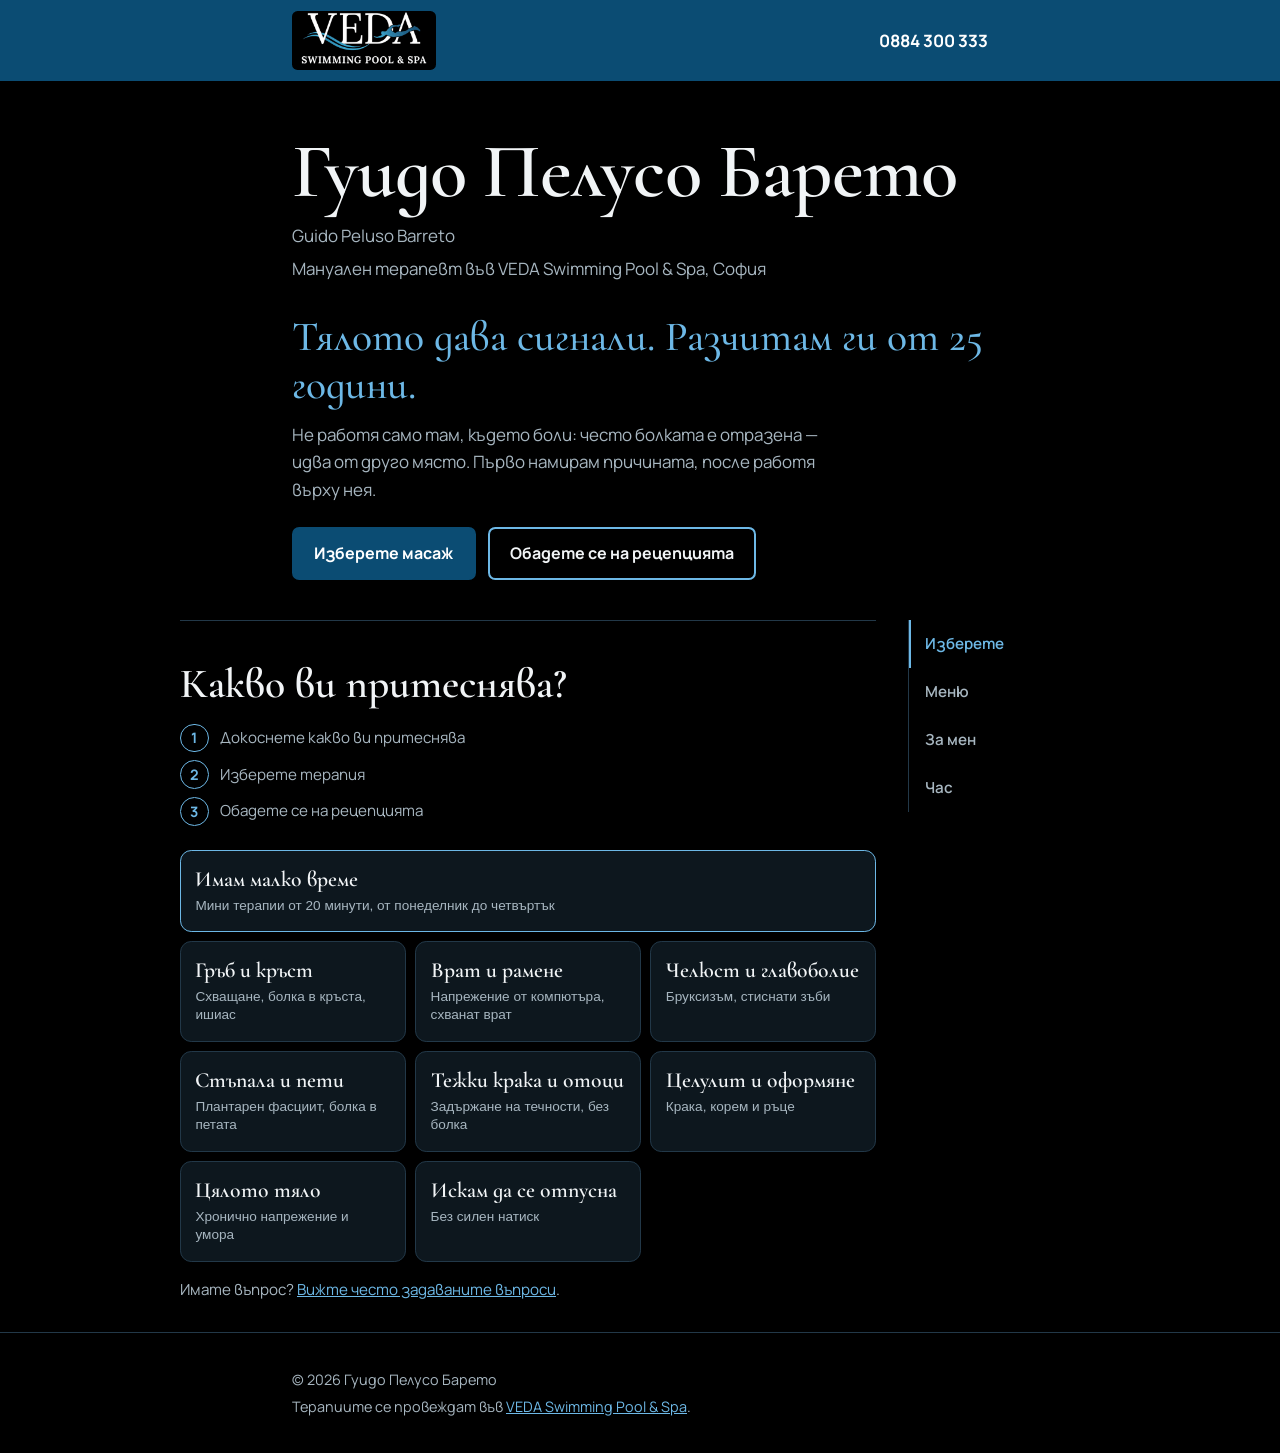
==== commit b0f3fcf6: "Add files via upload" ====
--- a/index.html
+++ b/index.html
@@ -190,6 +190,21 @@
 .pick{width:100%;margin-top:auto;padding:.8rem 1rem;border:0;border-radius:.45rem;background:var(--veda);color:#fff;font:700 1rem var(--sans);cursor:pointer}
 .pick:active{transform:scale(.98)}
 
+/* Galeria, valoracion, configurador */
+.gal{display:grid;grid-template-columns:1fr 1fr;gap:.5rem;margin-bottom:1.5rem}
+.gal figure{margin:0;border-radius:.6rem;overflow:hidden;border:1px solid var(--line)}
+.gal figure:first-child{grid-column:1/-1}
+.gal img{width:100%;height:100%;object-fit:cover;display:block}
+.rating{font-size:1.1rem;margin-bottom:.3rem}
+.rating b{color:var(--sky);font-size:1.4rem}
+.linkbtn{background:none;border:0;color:var(--sky);font:inherit;text-decoration:underline;cursor:pointer;padding:0}
+.conf li label{display:flex;align-items:center;gap:.5rem;cursor:pointer}
+.conf input{width:1.15rem;height:1.15rem;accent-color:var(--sky)}
+.conf .zx{color:var(--muted);font-size:.9rem}
+.conf-total{margin:.5rem 0 .1rem;font-size:1.05rem}
+.conf-total b{color:var(--sky)}
+.conf-inc{margin:0;font-size:.9rem;color:var(--muted)}
+
 /* Resto de secciones */
 section.block{padding:2.5rem 0;border-top:1px solid var(--line)}
 section.block h2{margin-bottom:1rem}
@@ -211,7 +226,7 @@
 .hours td{text-align:right;font-weight:700;font-variant-numeric:tabular-nums;white-space:nowrap}
 .book .veda-logo{width:11rem;border:1px solid var(--line);margin-bottom:1rem}
 .phone{display:inline-block;font:600 clamp(2.2rem,8vw,2.8rem) var(--serif);color:var(--sky);text-decoration:none;margin:.2rem 0 .5rem}
-footer{border-top:1px solid var(--line);color:var(--muted);padding:2rem 0 5.5rem;font-size:.9rem}
+footer{border-top:1px solid var(--line);color:var(--muted);padding:2rem 0 10rem;font-size:.9rem}
 footer p{margin:.2rem 0}
 
 /* Barra fija y hoja de reserva */
@@ -286,8 +301,8 @@
   <h1>Гуидо Пелусо Барето</h1>
   <p class="sub" translate="no">Guido Peluso Barreto</p>
   <p class="sub">Мануален терапевт във VEDA Swimming Pool &amp; Spa, София</p>
-  <p class="claim">Болката не е нормална.</p>
-  <p class="lead">Нито сутрешната скованост, нито главоболието от стиснати зъби, нито тежките крака вечер. Това са сигнали — разчитам ги от 25 години.</p>
+  <p class="claim">Тялото дава сигнали. Разчитам ги от 25 години.</p>
+  <p class="lead">Не работя само там, където боли: често болката е отразена — идва от друго място. Първо намирам причината, после работя върху нея.</p>
   <div class="actions">
    <a class="btn btn-main" href="#vodach">Изберете масаж</a>
    <a class="btn" href="tel:+359884300333">Обадете се на рецепцията</a>
@@ -341,11 +356,11 @@
 <article class="card rec" style="--i:0" data-name="Стъпала Без Болка" data-min="40" data-eur="60"><p class="tier">Препоръка на Гуидо</p><div class="card-head"><h4>Стъпала Без Болка</h4><p class="price">60 €</p></div><p class="meta"><span class="dur">40 мин</span><span>дълбокотъканен + миофасциален, стъпала и прасци</span></p><p class="desc">При плантарен фасциит, болка в петата и умора след дълго ходене или стоене прав.</p><p class="press"><span class="dots" aria-hidden="true"><span class="dot on"></span><span class="dot on"></span><span class="dot on"></span></span>натиск: силен</p><button class="pick" type="button">Избирам този масаж</button></article>
 </div></section>
 <section class="panel" id="p-kraka" hidden><h3 tabindex="-1">Тежки крака и отоци</h3><div class="cards">
-<article class="card" style="--i:0" data-name="Леки Крака" data-min="30" data-eur="40" data-short="1" data-alt="Детокс и Лекота" data-altmin="70"><p class="tier">Бързо облекчение</p><div class="card-head"><h4>Леки Крака</h4><p class="price">40 €</p></div><p class="meta"><span class="dur">30 мин</span><span>лимфен дренаж, само крака</span></p><p class="desc">Намалява отоците, тежестта и задържането на течности в краката.</p><p class="press"><span class="dots" aria-hidden="true"><span class="dot on"></span><span class="dot"></span><span class="dot"></span></span>натиск: лек</p><p class="days">Само от понеделник до четвъртък, 16:00 – 21:00 ч.</p><p class="live" hidden></p><button class="pick" type="button">Избирам този масаж</button></article>
+<article class="card" style="--i:0" data-name="Леки Крака" data-min="30" data-eur="40"><p class="tier">Бързо облекчение</p><div class="card-head"><h4>Леки Крака</h4><p class="price">40 €</p></div><p class="meta"><span class="dur">30 мин</span><span>лимфен дренаж, само крака</span></p><p class="desc">Намалява отоците, тежестта и задържането на течности в краката.</p><p class="press"><span class="dots" aria-hidden="true"><span class="dot on"></span><span class="dot"></span><span class="dot"></span></span>натиск: лек</p><button class="pick" type="button">Избирам този масаж</button></article>
 <article class="card rec" style="--i:1" data-name="Детокс и Лекота" data-min="70" data-eur="80"><p class="tier">Препоръка на Гуидо</p><div class="card-head"><h4>Детокс и Лекота</h4><p class="price">80 €</p></div><p class="meta"><span class="dur">70 мин</span><span>лимфен дренаж, цяло тяло</span></p><p class="desc">При тежки крака и отоци. Усещането за лекота идва още след първата сесия.</p><p class="press"><span class="dots" aria-hidden="true"><span class="dot on"></span><span class="dot"></span><span class="dot"></span></span>натиск: лек</p><button class="pick" type="button">Избирам този масаж</button></article>
 </div></section>
 <section class="panel" id="p-figura" hidden><h3 tabindex="-1">Целулит и оформяне</h3><div class="cards">
-<article class="card rec" style="--i:0" data-name="Изваяни Крака" data-min="40" data-eur="50"><p class="tier">Препоръка на Гуидо</p><div class="card-head"><h4>Изваяни Крака</h4><p class="price">50 €</p></div><p class="meta"><span class="dur">40 мин</span><span>антицелулитен, крака</span></p><p class="desc">Стимулира кръвообращението, подпомага оформянето и стягането на кожата. Интензивна техника — може да е болезнено.</p><div class="addons"><p>Комбинирайте с:</p><ul><li><span>+ корем</span><span>+10 мин</span><span class="price">+10 €</span></li><li><span>+ ръце</span><span>+20 мин</span><span class="price">+20 €</span></li><li><span>+ корем и ръце</span><span>+30 мин</span><span class="price">+30 €</span></li></ul></div><p class="press"><span class="dots" aria-hidden="true"><span class="dot on"></span><span class="dot on"></span><span class="dot on"></span></span>натиск: силен</p><button class="pick" type="button">Избирам този масаж</button></article>
+<article class="card rec" style="--i:0" data-name="Изваяни Крака" data-min="40" data-eur="50"><p class="tier">Препоръка на Гуидо</p><div class="card-head"><h4>Изваяни Крака</h4><p class="price">50 €</p></div><p class="meta"><span class="dur">40 мин</span><span>антицелулитен, крака</span></p><p class="desc">Стимулира кръвообращението, подпомага оформянето и стягането на кожата. Интензивна техника — може да е болезнено.</p><div class="addons conf" data-base-min="40" data-base-eur="50"><p>Изберете зони:</p><ul><li><span>крака (основа)</span><span class="zx">40 мин</span><span class="price">50 €</span></li><li><label><input type="checkbox" class="zone-chk" data-min="10" data-eur="10" data-zone="корем"> <span>+ корем</span></label><span class="zx">+10 мин</span><span class="price">+10 €</span></li><li><label><input type="checkbox" class="zone-chk" data-min="20" data-eur="20" data-zone="ръце"> <span>+ ръце</span></label><span class="zx">+20 мин</span><span class="price">+20 €</span></li></ul><p class="conf-total">Общо: <b>40 мин</b> · <b>50 €</b></p><p class="conf-inc">Включва: крака</p></div><p class="press"><span class="dots" aria-hidden="true"><span class="dot on"></span><span class="dot on"></span><span class="dot on"></span></span>натиск: силен</p><button class="pick" type="button">Избирам този масаж</button></article>
 </div></section>
 <section class="panel" id="p-tyalo" hidden><h3 tabindex="-1">Цялото тяло</h3><div class="cards">
 <article class="card rec" style="--i:0" data-name="Комбиниран Възстановяващ" data-min="70" data-eur="85"><p class="tier">Препоръка на Гуидо</p><div class="card-head"><h4>Комбиниран Възстановяващ</h4><p class="price">85 €</p></div><p class="meta"><span class="dur">70 мин</span><span>дълбокотъканен + миофасциален, цяло тяло</span></p><p class="desc">За хора с хронично напрежение, стрес и дълги часове пред компютъра.</p><p class="press"><span class="dots" aria-hidden="true"><span class="dot on"></span><span class="dot on"></span><span class="dot on"></span></span>натиск: силен</p><button class="pick" type="button">Избирам този масаж</button></article>
@@ -358,7 +373,7 @@
 <article class="card rec" style="--i:1" data-name="Ритуал „Черно Море“" data-min="50" data-eur="65"><p class="tier">Препоръка на Гуидо</p><div class="card-head"><h4>Ритуал „Черно Море“</h4><p class="price">65 €</p></div><p class="meta"><span class="dur">50 мин</span><span>цяло тяло, лечебно масло от луга</span></p><p class="desc">Уникален ритуал с минерализирано масло с черноморска луга — дълбока релаксация, възстановяване и подхранване на цялото тяло.</p><p class="tag">Релаксиращ ритуал, не е дълбокотъканен масаж</p><p class="press"><span class="dots" aria-hidden="true"><span class="dot on"></span><span class="dot"></span><span class="dot"></span></span>натиск: лек</p><button class="pick" type="button">Избирам този масаж</button></article>
 </div></section>
    </div>
-   <p class="hint">Не сте сигурни? Изберете най-близкото и ще уточним на място.</p>
+   <p class="hint">Имате въпрос? <button type="button" class="linkbtn" data-goto="za-men">Вижте често задаваните въпроси</button>.</p>
   </div>
  </section>
 
@@ -377,8 +392,16 @@
     </figure>
    </div>
 
+   <h3 style="font-size:1.6rem;margin:2rem 0 .8rem">В работа</h3>
+   <div class="gal" id="gal">
+    <figure><img src="trabajo-1.jpg" alt="Гуидо Пелусо Барето по време на терапия" width="768" height="1376" loading="lazy" onerror="this.closest('figure').remove()"></figure>
+    <figure><img src="trabajo-2.jpg" alt="Работа върху ръката и рамото" width="768" height="1376" loading="lazy" onerror="this.closest('figure').remove()"></figure>
+    <figure><img src="trabajo-3.jpg" alt="Гуидо Пелусо Барето в кабинета" width="768" height="1376" loading="lazy" onerror="this.closest('figure').remove()"></figure>
+   </div>
+
    <div class="rev">
-    <p>Хората описват работата ми в Google. Прочетете ги сами — не подбирам кои да видите.</p>
+    <p class="rating"><b>5,0</b> ★★★★★ · 30 отзива в Google</p>
+    <p>Прочетете ги сами — не подбирам кои да видите.</p>
     <a class="btn btn-main" href="https://maps.app.goo.gl/oKmQrc2Mxr9LZEcx5?g_st=ac" rel="noopener">Вижте отзивите в Google</a>
     <a class="btn" href="https://g.page/r/CTXyCYQ5FcvwEBE/review" rel="noopener">Напишете отзив</a>
    </div>
@@ -424,8 +447,8 @@
 <article class="card" style="--i:0" data-name="Стъпала Без Болка" data-min="40" data-eur="60"><div class="card-head"><h4>Стъпала Без Болка</h4><p class="price">60 €</p></div><p class="meta"><span class="dur">40 мин</span><span>дълбокотъканен + миофасциален, стъпала и прасци</span></p><p class="desc">При плантарен фасциит, болка в петата и умора след дълго ходене или стоене прав.</p><p class="press"><span class="dots" aria-hidden="true"><span class="dot on"></span><span class="dot on"></span><span class="dot on"></span></span>натиск: силен</p><button class="pick" type="button">Избирам този масаж</button></article>
 </div></details>
 <details class="group"><summary><h3>За крака и фигура</h3><span class="g-note">Лекота и оформяне.</span></summary><div class="cards">
-<article class="card" style="--i:0" data-name="Леки Крака" data-min="30" data-eur="40" data-short="1" data-alt="Детокс и Лекота" data-altmin="70"><div class="card-head"><h4>Леки Крака</h4><p class="price">40 €</p></div><p class="meta"><span class="dur">30 мин</span><span>лимфен дренаж, само крака</span></p><p class="desc">Намалява отоците, тежестта и задържането на течности в краката.</p><p class="press"><span class="dots" aria-hidden="true"><span class="dot on"></span><span class="dot"></span><span class="dot"></span></span>натиск: лек</p><p class="days">Само от понеделник до четвъртък, 16:00 – 21:00 ч.</p><p class="live" hidden></p><button class="pick" type="button">Избирам този масаж</button></article>
-<article class="card" style="--i:0" data-name="Изваяни Крака" data-min="40" data-eur="50"><div class="card-head"><h4>Изваяни Крака</h4><p class="price">50 €</p></div><p class="meta"><span class="dur">40 мин</span><span>антицелулитен, крака</span></p><p class="desc">Стимулира кръвообращението, подпомага оформянето и стягането на кожата. Интензивна техника — може да е болезнено.</p><div class="addons"><p>Комбинирайте с:</p><ul><li><span>+ корем</span><span>+10 мин</span><span class="price">+10 €</span></li><li><span>+ ръце</span><span>+20 мин</span><span class="price">+20 €</span></li><li><span>+ корем и ръце</span><span>+30 мин</span><span class="price">+30 €</span></li></ul></div><p class="press"><span class="dots" aria-hidden="true"><span class="dot on"></span><span class="dot on"></span><span class="dot on"></span></span>натиск: силен</p><button class="pick" type="button">Избирам този масаж</button></article>
+<article class="card" style="--i:0" data-name="Леки Крака" data-min="30" data-eur="40"><div class="card-head"><h4>Леки Крака</h4><p class="price">40 €</p></div><p class="meta"><span class="dur">30 мин</span><span>лимфен дренаж, само крака</span></p><p class="desc">Намалява отоците, тежестта и задържането на течности в краката.</p><p class="press"><span class="dots" aria-hidden="true"><span class="dot on"></span><span class="dot"></span><span class="dot"></span></span>натиск: лек</p><button class="pick" type="button">Избирам този масаж</button></article>
+<article class="card" style="--i:0" data-name="Изваяни Крака" data-min="40" data-eur="50"><div class="card-head"><h4>Изваяни Крака</h4><p class="price">50 €</p></div><p class="meta"><span class="dur">40 мин</span><span>антицелулитен, крака</span></p><p class="desc">Стимулира кръвообращението, подпомага оформянето и стягането на кожата. Интензивна техника — може да е болезнено.</p><div class="addons conf" data-base-min="40" data-base-eur="50"><p>Изберете зони:</p><ul><li><span>крака (основа)</span><span class="zx">40 мин</span><span class="price">50 €</span></li><li><label><input type="checkbox" class="zone-chk" data-min="10" data-eur="10" data-zone="корем"> <span>+ корем</span></label><span class="zx">+10 мин</span><span class="price">+10 €</span></li><li><label><input type="checkbox" class="zone-chk" data-min="20" data-eur="20" data-zone="ръце"> <span>+ ръце</span></label><span class="zx">+20 мин</span><span class="price">+20 €</span></li></ul><p class="conf-total">Общо: <b>40 мин</b> · <b>50 €</b></p><p class="conf-inc">Включва: крака</p></div><p class="press"><span class="dots" aria-hidden="true"><span class="dot on"></span><span class="dot on"></span><span class="dot on"></span></span>натиск: силен</p><button class="pick" type="button">Избирам този масаж</button></article>
 </div></details>
 <details class="group"><summary><h3>Авторски терапии</h3><span class="g-note">Създадени от Гуидо, не се предлагат другаде.</span></summary><div class="cards">
 <article class="card" style="--i:0" data-name="Детокс и Лекота" data-min="70" data-eur="80"><div class="card-head"><h4>Детокс и Лекота</h4><p class="price">80 €</p></div><p class="meta"><span class="dur">70 мин</span><span>лимфен дренаж, цяло тяло</span></p><p class="desc">При тежки крака и отоци. Усещането за лекота идва още след първата сесия.</p><p class="press"><span class="dots" aria-hidden="true"><span class="dot on"></span><span class="dot"></span><span class="dot"></span></span>натиск: лек</p><button class="pick" type="button">Избирам този масаж</button></article>
@@ -573,6 +596,41 @@
     });
   });
 
+  // Enlaces internos a otra vista
+  document.querySelectorAll('[data-goto]').forEach(function (b) {
+    b.addEventListener('click', function () { showView(b.dataset.goto, true); });
+  });
+
+  // Configurador de zonas: actualiza tiempo, precio y contenido en vivo
+  document.querySelectorAll('.conf').forEach(function (conf) {
+    var card = conf.closest('.card');
+    var baseMin = parseInt(conf.dataset.baseMin, 10);
+    var baseEur = parseInt(conf.dataset.baseEur, 10);
+    var total = conf.querySelector('.conf-total');
+    var inc = conf.querySelector('.conf-inc');
+    function update() {
+      var min = baseMin, eur = baseEur, zonas = ['крака'];
+      conf.querySelectorAll('.zone-chk').forEach(function (c) {
+        if (c.checked) {
+          min += parseInt(c.dataset.min, 10);
+          eur += parseInt(c.dataset.eur, 10);
+          zonas.push(c.dataset.zone);
+        }
+      });
+      total.innerHTML = 'Общо: <b>' + min + ' мин</b> · <b>' + eur + ' €</b>';
+      inc.textContent = 'Включва: ' + zonas.join(', ');
+      card.dataset.min = min;
+      card.dataset.eur = eur;
+      var head = card.querySelector('.card-head .price');
+      if (head) head.textContent = eur + ' €';
+      var dur = card.querySelector('.meta .dur');
+      if (dur) dur.textContent = min + ' мин';
+      card.dataset.zones = zonas.join(', ');
+    }
+    conf.querySelectorAll('.zone-chk').forEach(function (c) { c.addEventListener('change', update); });
+    update();
+  });
+
   // Hoja de reserva
   var sheet = document.getElementById('sheet');
   var backdrop = document.getElementById('backdrop');
@@ -582,7 +640,8 @@
     clearTimeout(hideTimer);
     lastFocus = btn;
     document.getElementById('s-name').textContent = card.dataset.name;
-    document.getElementById('s-meta').textContent = card.dataset.min + ' мин, ' + card.dataset.eur + ' €';
+    document.getElementById('s-meta').textContent = card.dataset.min + ' мин, ' + card.dataset.eur + ' €' +
+      (card.dataset.zones ? ' · ' + card.dataset.zones : '');
     var note = document.getElementById('s-note');
     if (card.dataset.short) { note.textContent = liveText(card); note.hidden = false; }
     else { note.hidden = true; }
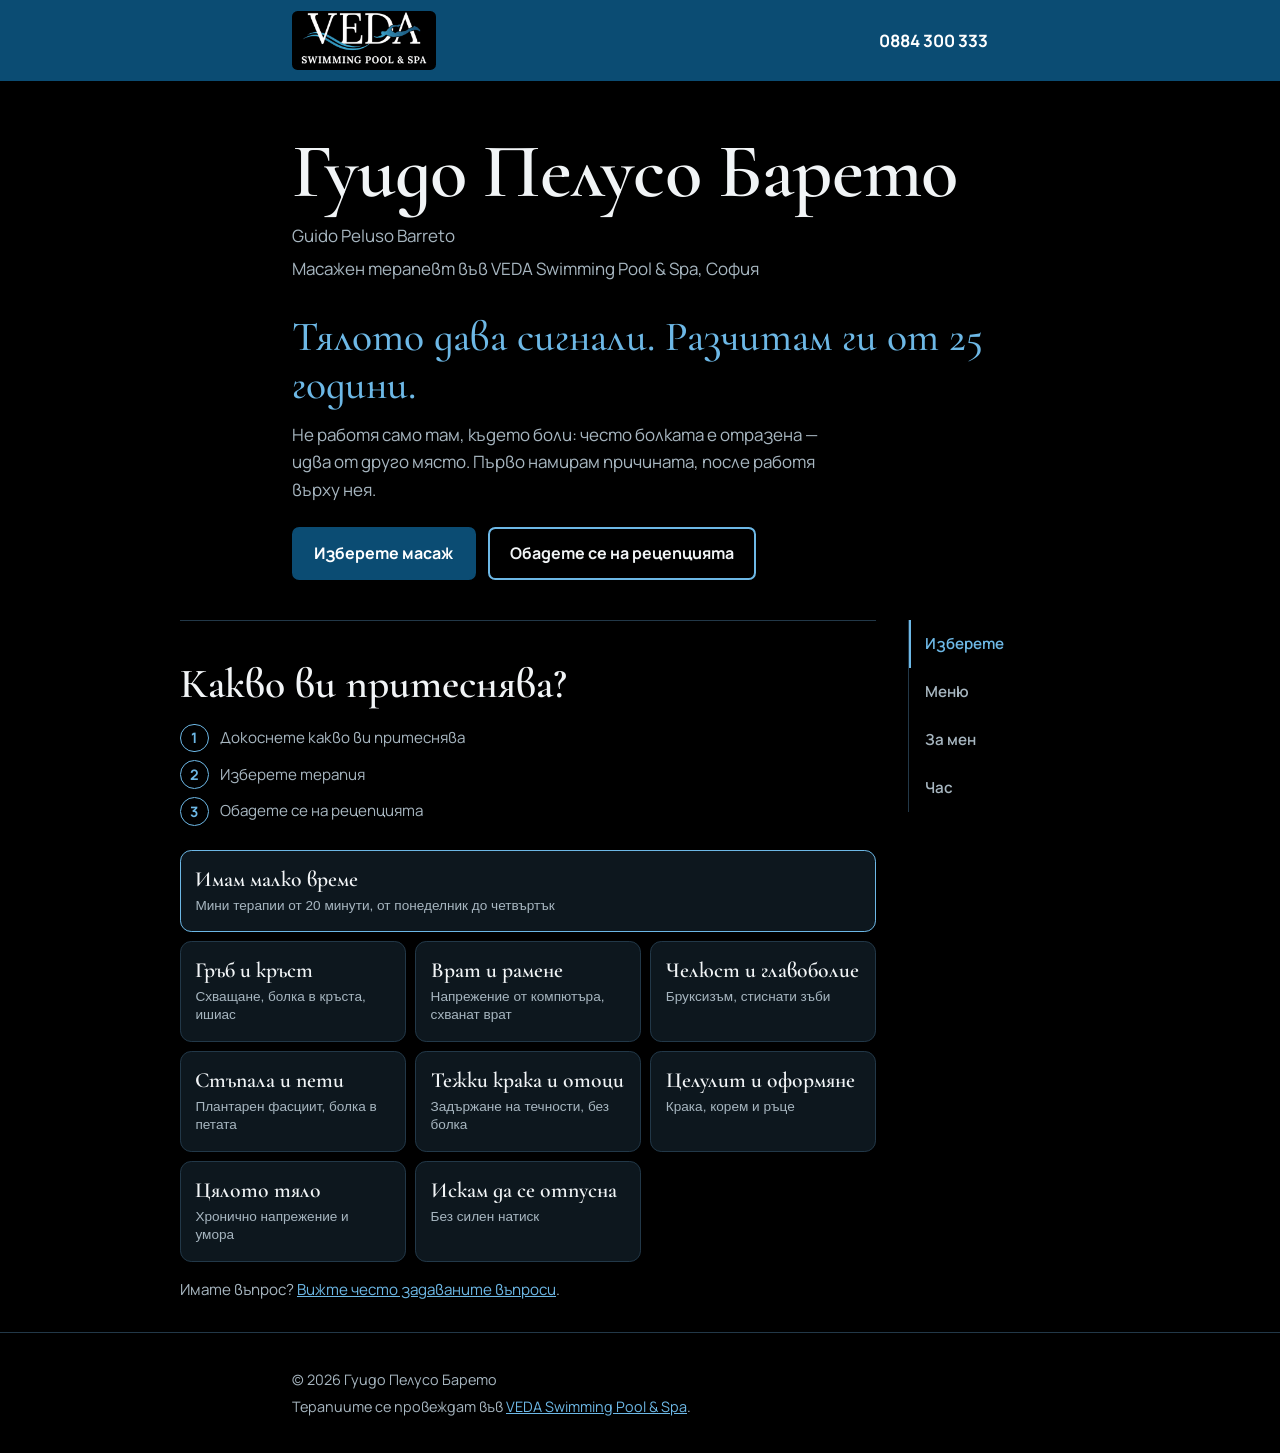
==== commit ca33f3d9: "Add files via upload" ====
--- a/index.html
+++ b/index.html
@@ -3,8 +3,8 @@
 <head>
 <meta charset="utf-8">
 <meta name="viewport" content="width=device-width, initial-scale=1">
-<title>Гуидо Пелусо Барето – мануален терапевт в София</title>
-<meta name="description" content="Гуидо Пелусо Барето – мануален терапевт с 25 години опит. Изберете масаж според болката: гръб, врат, челюст, стъпала, крака. VEDA Spa, Младост 1, София.">
+<title>Гуидо Пелусо Барето – масажен терапевт в София</title>
+<meta name="description" content="Гуидо Пелусо Барето – масажен терапевт с 25 години опит. Изберете масаж според болката: гръб, врат, челюст, стъпала, крака. VEDA Spa, Младост 1, София.">
 <link rel="canonical" href="https://guidopelusobarreto-spec.github.io/">
 <meta property="og:type" content="website">
 <meta property="og:locale" content="bg_BG">
@@ -25,9 +25,9 @@
    "@id": "https://guidopelusobarreto-spec.github.io/#guido",
    "name": "Гуидо Пелусо Барето",
    "alternateName": "Guido Peluso Barreto",
-   "jobTitle": "Мануален терапевт",
+   "jobTitle": "Масажен терапевт",
    "url": "https://guidopelusobarreto-spec.github.io/",
-   "description": "Мануален терапевт с 25 години опит: дълбокотъканен масаж, миофасциална терапия и мануален лимфен дренаж.",
+   "description": "Масажен терапевт с 25 години опит: дълбокотъканен масаж, миофасциална терапия и мануален лимфен дренаж.",
    "knowsAbout": [
     "Дълбокотъканен масаж",
     "Миофасциална терапия",
@@ -40,6 +40,10 @@
     "bg",
     "es"
    ],
+   "alumniOf": {
+    "@type": "CollegeOrUniversity",
+    "name": "Universidad Central de Venezuela"
+   },
    "worksFor": {
     "@id": "https://guidopelusobarreto-spec.github.io/#veda"
    }
@@ -205,6 +209,12 @@
 .conf-total b{color:var(--sky)}
 .conf-inc{margin:0;font-size:.9rem;color:var(--muted)}
 
+.kak{display:grid;gap:.6rem;margin-bottom:.5rem}
+.kak>div{border:1px solid var(--line);border-left:3px solid var(--sky);border-radius:.5rem;padding:.8rem 1rem;background:var(--surface)}
+.kak h4{font-size:1.25rem;margin:0 0 .3rem}
+.kak p{margin:0}
+@media (min-width:48rem){.kak{grid-template-columns:1fr 1fr}}
+
 /* Resto de secciones */
 section.block{padding:2.5rem 0;border-top:1px solid var(--line)}
 section.block h2{margin-bottom:1rem}
@@ -300,7 +310,7 @@
  <div class="wrap">
   <h1>Гуидо Пелусо Барето</h1>
   <p class="sub" translate="no">Guido Peluso Barreto</p>
-  <p class="sub">Мануален терапевт във VEDA Swimming Pool &amp; Spa, София</p>
+  <p class="sub">Масажен терапевт във VEDA Swimming Pool &amp; Spa, София</p>
   <p class="claim">Тялото дава сигнали. Разчитам ги от 25 години.</p>
   <p class="lead">Не работя само там, където боли: често болката е отразена — идва от друго място. Първо намирам причината, после работя върху нея.</p>
   <div class="actions">
@@ -382,14 +392,23 @@
    <h2>За мен</h2>
    <div class="about">
     <div>
-     <p>Аз съм Гуидо Пелусо Барето, мануален терапевт с опит в рехабилитация на пациенти с нервно-мускулни проблеми и онкологични пациенти във възстановяване. Работил съм в Италия, Венецуела и България, в т.ч. хотели InterContinental и Meliá.</p>
-     <p>При мен идват хора с дискова херния, ишиас, хронична болка в кръста и врата, бруксизъм, плантарен фасциит и лимфен оток след онкологично лечение.</p>
-     <p>Не предлагам просто масаж: откривам причината и работя върху нея — тръгвате си с ясен план, не само с временно облекчение.</p>
-     <p class="muted">Дълбокотъканен масаж, миофасциална терапия и мануален лимфен дренаж. Говоря български и испански.</p>
+     <p>Аз съм Гуидо Пелусо Барето. Завършил съм физиотерапия в Universidad Central de Venezuela през 2001 г. и работих като физиотерапевт в болници за рехабилитация в Каракас — с травматологични, неврологични и онкологични пациенти.</p>
+     <p>След това се специализирах в дълбокотъканен масаж, мануален лимфен дренаж по метода на Водер (300 часа) и миофасциално освобождаване (300 часа). Работил съм в Италия, Венецуела и България, в т.ч. хотели InterContinental и Meliá.</p>
+     <p>В България работя като масажен терапевт. Не предлагам рехабилитация — предлагам масажни терапии, в които влагам всичко, което съм научил.</p>
+     <p>При мен идват хора с болки в гърба и врата, ишиас, бруксизъм, плантарен фасциит и тежки крака.</p>
+     <p class="muted">Говоря български и испански.</p>
     </div>
     <figure>
-     <img src="guido-peluso-barreto.jpg" alt="Гуидо Пелусо Барето, мануален терапевт" width="600" height="750" loading="lazy" onerror="this.closest('figure').remove()">
+     <img src="guido-peluso-barreto.jpg" alt="Гуидо Пелусо Барето, масажен терапевт" width="600" height="750" loading="lazy" onerror="this.closest('figure').remove()">
     </figure>
+   </div>
+
+   <h3 style="font-size:1.6rem;margin:2rem 0 .8rem">Как работя</h3>
+   <div class="kak">
+    <div><h4>Дълбокотъканен масаж и миофасциална работа</h4><p>Бавна, дълбока работа върху мускулите и фасцията — обвивката, която свързва мускулите помежду им. Там често се задържа напрежението, което усещате в гърба, врата и раменете.</p></div>
+    <div><h4>Челюст и главоболие</h4><p>При стискане на зъби работя върху дъвкателните мускули, врата, слепоочията и зоната зад ушите — там, където се натрупва напрежението.</p></div>
+    <div><h4>Стъпала и пети</h4><p>При болка в петата работя върху ходилото и прасеца: напрегнатият прасец често натоварва петата.</p></div>
+    <div><h4>Мануален лимфен дренаж</h4><p>Лек, ритмичен масаж, който подпомага оттичането на лимфата. Подходящ при тежки крака и задържане на течности.</p></div>
    </div>
 
    <h3 style="font-size:1.6rem;margin:2rem 0 .8rem">В работа</h3>
@@ -400,7 +419,6 @@
    </div>
 
    <div class="rev">
-    <p class="rating"><b>5,0</b> ★★★★★ · 30 отзива в Google</p>
     <p>Прочетете ги сами — не подбирам кои да видите.</p>
     <a class="btn btn-main" href="https://maps.app.goo.gl/oKmQrc2Mxr9LZEcx5?g_st=ac" rel="noopener">Вижте отзивите в Google</a>
     <a class="btn" href="https://g.page/r/CTXyCYQ5FcvwEBE/review" rel="noopener">Напишете отзив</a>
@@ -409,17 +427,16 @@
    <h3 style="font-size:1.6rem;margin:2rem 0 .8rem">Първото посещение</h3>
    <ol class="steps-list">
     <li>Запазвате час на рецепцията на VEDA.</li>
-    <li>Идвате 5 – 10 минути по-рано и казвате, че сте при Гуидо.</li>
+    <li>Идвате 10 минути по-рано и казвате, че сте при Гуидо.</li>
     <li>Започваме с кратък разговор: къде боли, откога и какво сте пробвали досега.</li>
     <li>Работя върху причината, не само върху мястото, което боли.</li>
-    <li>Накрая Ви казвам какво виждам и какъв е планът оттук нататък.</li>
    </ol>
 
    <h3 style="font-size:1.6rem;margin:2rem 0 .8rem">Често задавани въпроси</h3>
    <details class="faq"><summary>Боли ли?</summary><p>Дълбоката работа може да е неприятна на моменти, но работя в границата, която понасяте. Кажете ми, ако натискът е твърде силен. Ритуал „Черно Море“ и лимфният дренаж са с лек натиск и без болка.</p></details>
    <details class="faq"><summary>Колко сесии са нужни?</summary><p>Зависи от проблема и откога го имате. След първата сесия ще Ви кажа какво виждам и какъв план предлагам.</p></details>
-   <details class="faq"><summary>Мога ли с дискова херния?</summary><p>Да, работя с такива случаи. Кажете ми диагнозата и оплакванията преди сесията. При скорошна операция или остро възпаление първо се консултирайте с лекуващия лекар.</p></details>
-   <details class="faq"><summary>Мога ли след онкологично лечение?</summary><p>Имам опит с пациенти във възстановяване след онкологично лечение, включително лимфен оток. Нужно е съгласието на лекуващия Ви лекар.</p></details>
+   <details class="faq"><summary>Мога ли с дискова херния?</summary><p>Да. Кажете ми диагнозата и оплакванията преди сесията, за да избера подходящия натиск. При скорошна операция или остро възпаление първо се консултирайте с лекуващия лекар.</p></details>
+   <details class="faq"><summary>Мога ли след онкологично лечение?</summary><p>Имам опит с пациенти във възстановяване след онкологично лечение. Нужно е съгласието на лекуващия Ви лекар.</p></details>
    <details class="faq"><summary>Какво да облека?</summary><p>Нищо специално. Всичко необходимо е на място.</p></details>
    <details class="faq"><summary>Как да стигна до кабинета?</summary><p>Влизате във VEDA Swimming Pool &amp; Spa, ж.к. Младост 1 (Мусагеница), и казвате на рецепцията, че имате час при Гуидо.</p></details>
   </div>
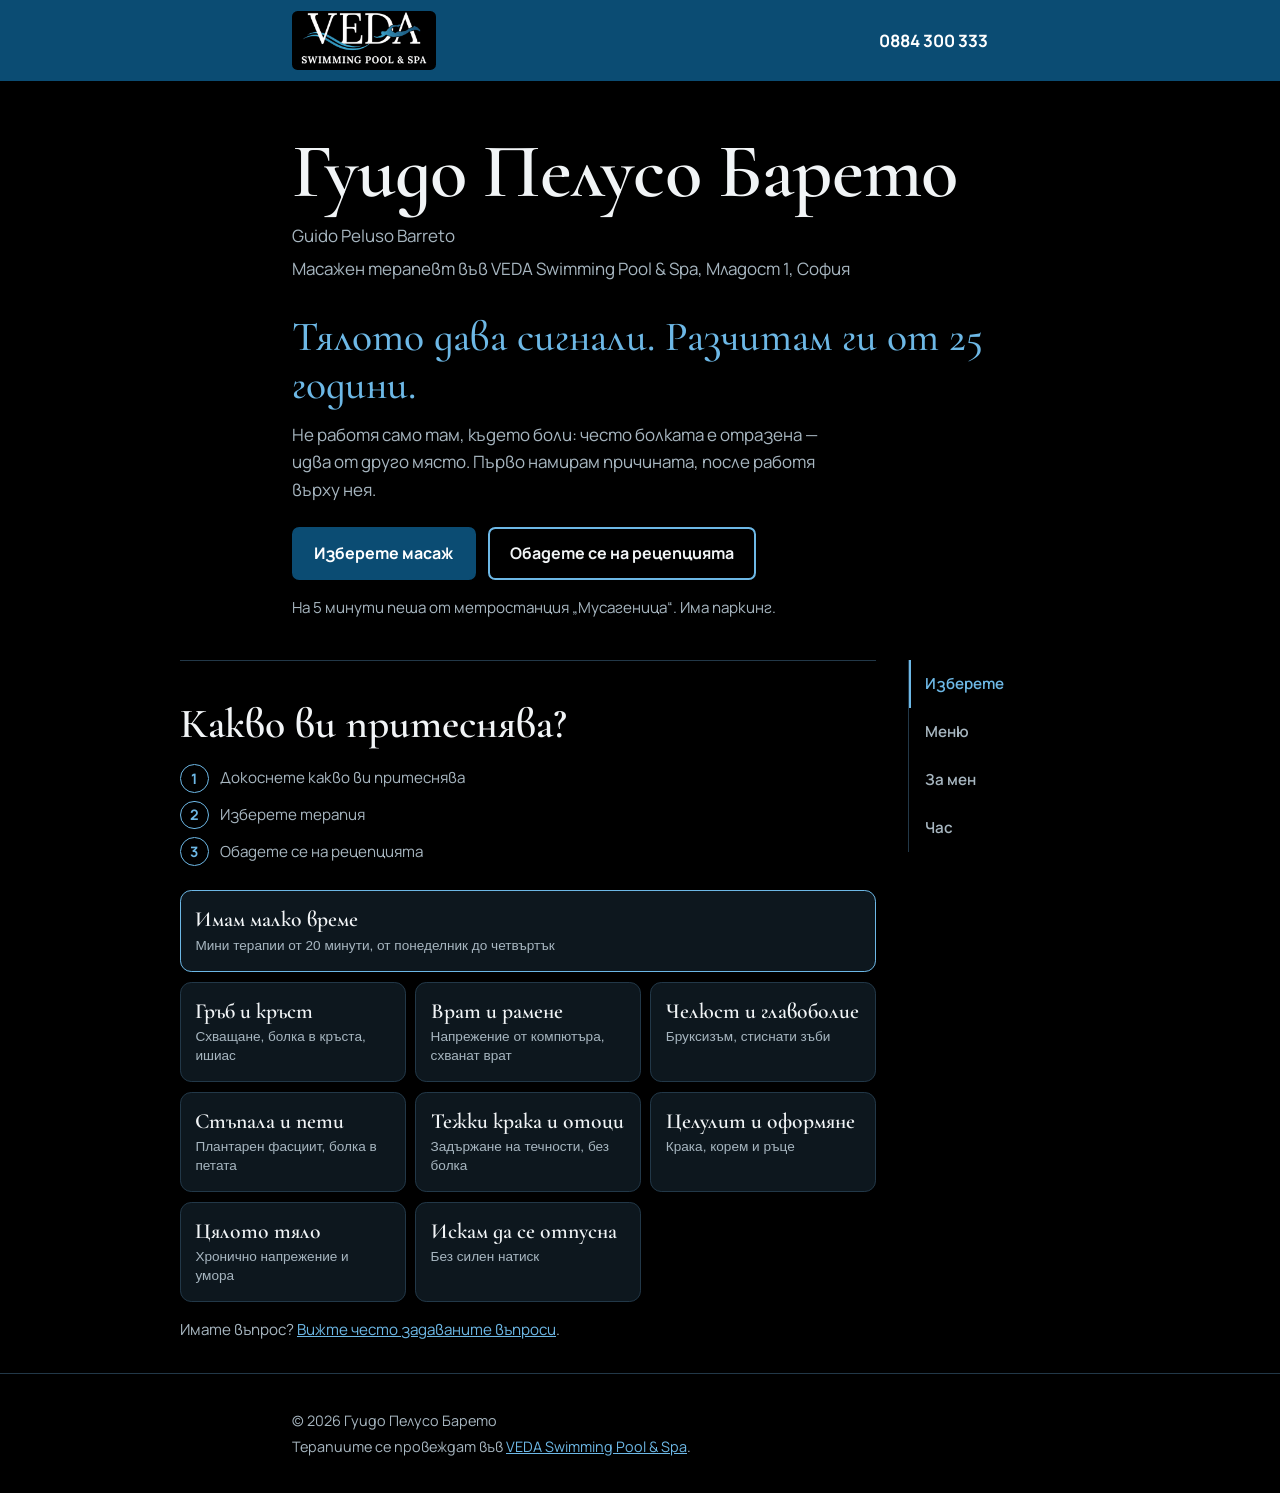
==== commit fed61c8d: "Add files via upload" ====
--- a/index.html
+++ b/index.html
@@ -3,7 +3,7 @@
 <head>
 <meta charset="utf-8">
 <meta name="viewport" content="width=device-width, initial-scale=1">
-<title>Гуидо Пелусо Барето – масажен терапевт в София</title>
+<title>Гуидо Пелусо Барето – масажен терапевт, Младост, София</title>
 <meta name="description" content="Гуидо Пелусо Барето – масажен терапевт с 25 години опит. Изберете масаж според болката: гръб, врат, челюст, стъпала, крака. VEDA Spa, Младост 1, София.">
 <link rel="canonical" href="https://guidopelusobarreto-spec.github.io/">
 <meta property="og:type" content="website">
@@ -57,7 +57,7 @@
    "priceRange": "30–150 €",
    "address": {
     "@type": "PostalAddress",
-    "streetAddress": "ж.к. Младост 1 (Мусагеница), ул. Методи Андонов, бл. 106",
+    "streetAddress": "ж.к. Младост 1, ул. Методи Андонов 106",
     "addressLocality": "София",
     "postalCode": "1797",
     "addressCountry": "BG"
@@ -101,10 +101,15 @@
    "logo": "https://vedaspa.bg/wp-content/uploads/2025/09/logo-veda.webp",
    "address": {
     "@type": "PostalAddress",
-    "streetAddress": "ж.к. Младост 1 (Мусагеница), ул. Методи Андонов, бл. 106",
+    "streetAddress": "ж.к. Младост 1, ул. Методи Андонов 106",
     "addressLocality": "София",
     "postalCode": "1797",
     "addressCountry": "BG"
+   },
+   "amenityFeature": {
+    "@type": "LocationFeatureSpecification",
+    "name": "Паркинг",
+    "value": true
    }
   }
  ]
@@ -215,6 +220,9 @@
 .kak p{margin:0}
 @media (min-width:48rem){.kak{grid-template-columns:1fr 1fr}}
 
+.access{color:var(--muted);font-size:.95rem;margin:1rem 0 0}
+.book .access{margin:-.4rem 0 1rem}
+
 /* Resto de secciones */
 section.block{padding:2.5rem 0;border-top:1px solid var(--line)}
 section.block h2{margin-bottom:1rem}
@@ -310,13 +318,14 @@
  <div class="wrap">
   <h1>Гуидо Пелусо Барето</h1>
   <p class="sub" translate="no">Guido Peluso Barreto</p>
-  <p class="sub">Масажен терапевт във VEDA Swimming Pool &amp; Spa, София</p>
+  <p class="sub">Масажен терапевт във VEDA Swimming Pool &amp; Spa, Младост 1, София</p>
   <p class="claim">Тялото дава сигнали. Разчитам ги от 25 години.</p>
   <p class="lead">Не работя само там, където боли: често болката е отразена — идва от друго място. Първо намирам причината, после работя върху нея.</p>
   <div class="actions">
    <a class="btn btn-main" href="#vodach">Изберете масаж</a>
    <a class="btn" href="tel:+359884300333">Обадете се на рецепцията</a>
   </div>
+  <p class="access">На 5 минути пеша от метростанция „Мусагеница“. Има паркинг.</p>
  </div>
 </header>
 
@@ -393,7 +402,7 @@
    <div class="about">
     <div>
      <p>Аз съм Гуидо Пелусо Барето. Завършил съм физиотерапия в Universidad Central de Venezuela през 2001 г. и работих като физиотерапевт в болници за рехабилитация в Каракас — с травматологични, неврологични и онкологични пациенти.</p>
-     <p>След това се специализирах в дълбокотъканен масаж, мануален лимфен дренаж по метода на Водер (300 часа) и миофасциално освобождаване (300 часа). Работил съм в Италия, Венецуела и България, в т.ч. хотели InterContinental и Meliá.</p>
+     <p>След това се специализирах в дълбокотъканен масаж, мануален лимфен дренаж по метода на д-р Водер (Vodder, 300 часа) и миофасциално освобождаване (300 часа). Работил съм в Италия, Венецуела и България, в т.ч. хотели InterContinental и Meliá.</p>
      <p>В България работя като масажен терапевт. Не предлагам рехабилитация — предлагам масажни терапии, в които влагам всичко, което съм научил.</p>
      <p>При мен идват хора с болки в гърба и врата, ишиас, бруксизъм, плантарен фасциит и тежки крака.</p>
      <p class="muted">Говоря български и испански.</p>
@@ -428,7 +437,7 @@
    <ol class="steps-list">
     <li>Запазвате час на рецепцията на VEDA.</li>
     <li>Идвате 10 минути по-рано и казвате, че сте при Гуидо.</li>
-    <li>Започваме с кратък разговор: къде боли, откога и какво сте пробвали досега.</li>
+    <li>С няколко думи ми казвате къде боли и откога. Останалото ще ми покаже тялото.</li>
     <li>Работя върху причината, не само върху мястото, което боли.</li>
    </ol>
 
@@ -438,7 +447,7 @@
    <details class="faq"><summary>Мога ли с дискова херния?</summary><p>Да. Кажете ми диагнозата и оплакванията преди сесията, за да избера подходящия натиск. При скорошна операция или остро възпаление първо се консултирайте с лекуващия лекар.</p></details>
    <details class="faq"><summary>Мога ли след онкологично лечение?</summary><p>Имам опит с пациенти във възстановяване след онкологично лечение. Нужно е съгласието на лекуващия Ви лекар.</p></details>
    <details class="faq"><summary>Какво да облека?</summary><p>Нищо специално. Всичко необходимо е на място.</p></details>
-   <details class="faq"><summary>Как да стигна до кабинета?</summary><p>Влизате във VEDA Swimming Pool &amp; Spa, ж.к. Младост 1 (Мусагеница), и казвате на рецепцията, че имате час при Гуидо.</p></details>
+   <details class="faq"><summary>Как да стигна до кабинета?</summary><p>VEDA Swimming Pool &amp; Spa (ж.к. Младост 1) е на 5 минути пеша от метростанция „Мусагеница“ и има паркинг. На рецепцията кажете, че имате час при Гуидо.</p></details>
   </div>
  </section>
 
@@ -491,7 +500,8 @@
     <span class="veda-logo" role="img" aria-label="VEDA Swimming Pool &amp; Spa"></span>
     <p>Час се записва само на рецепцията на VEDA Swimming Pool &amp; Spa. Обадете се и кажете, че часът е при Гуидо.</p>
     <a class="phone" href="tel:+359884300333">0884 300 333</a>
-    <p>гр. София, ж.к. Младост 1 (Мусагеница), ул. Методи Андонов, бл. 106</p>
+    <p>ж.к. Младост 1, ул. Методи Андонов 106, 1797 София</p>
+    <p class="access">На 5 минути пеша от метростанция „Мусагеница“. Има паркинг.</p>
     <a class="btn" href="https://maps.app.goo.gl/THggYagJ5i8Vvv8E9?g_st=ac" rel="noopener">Отворете в Google Maps</a>
    </div>
   </div>
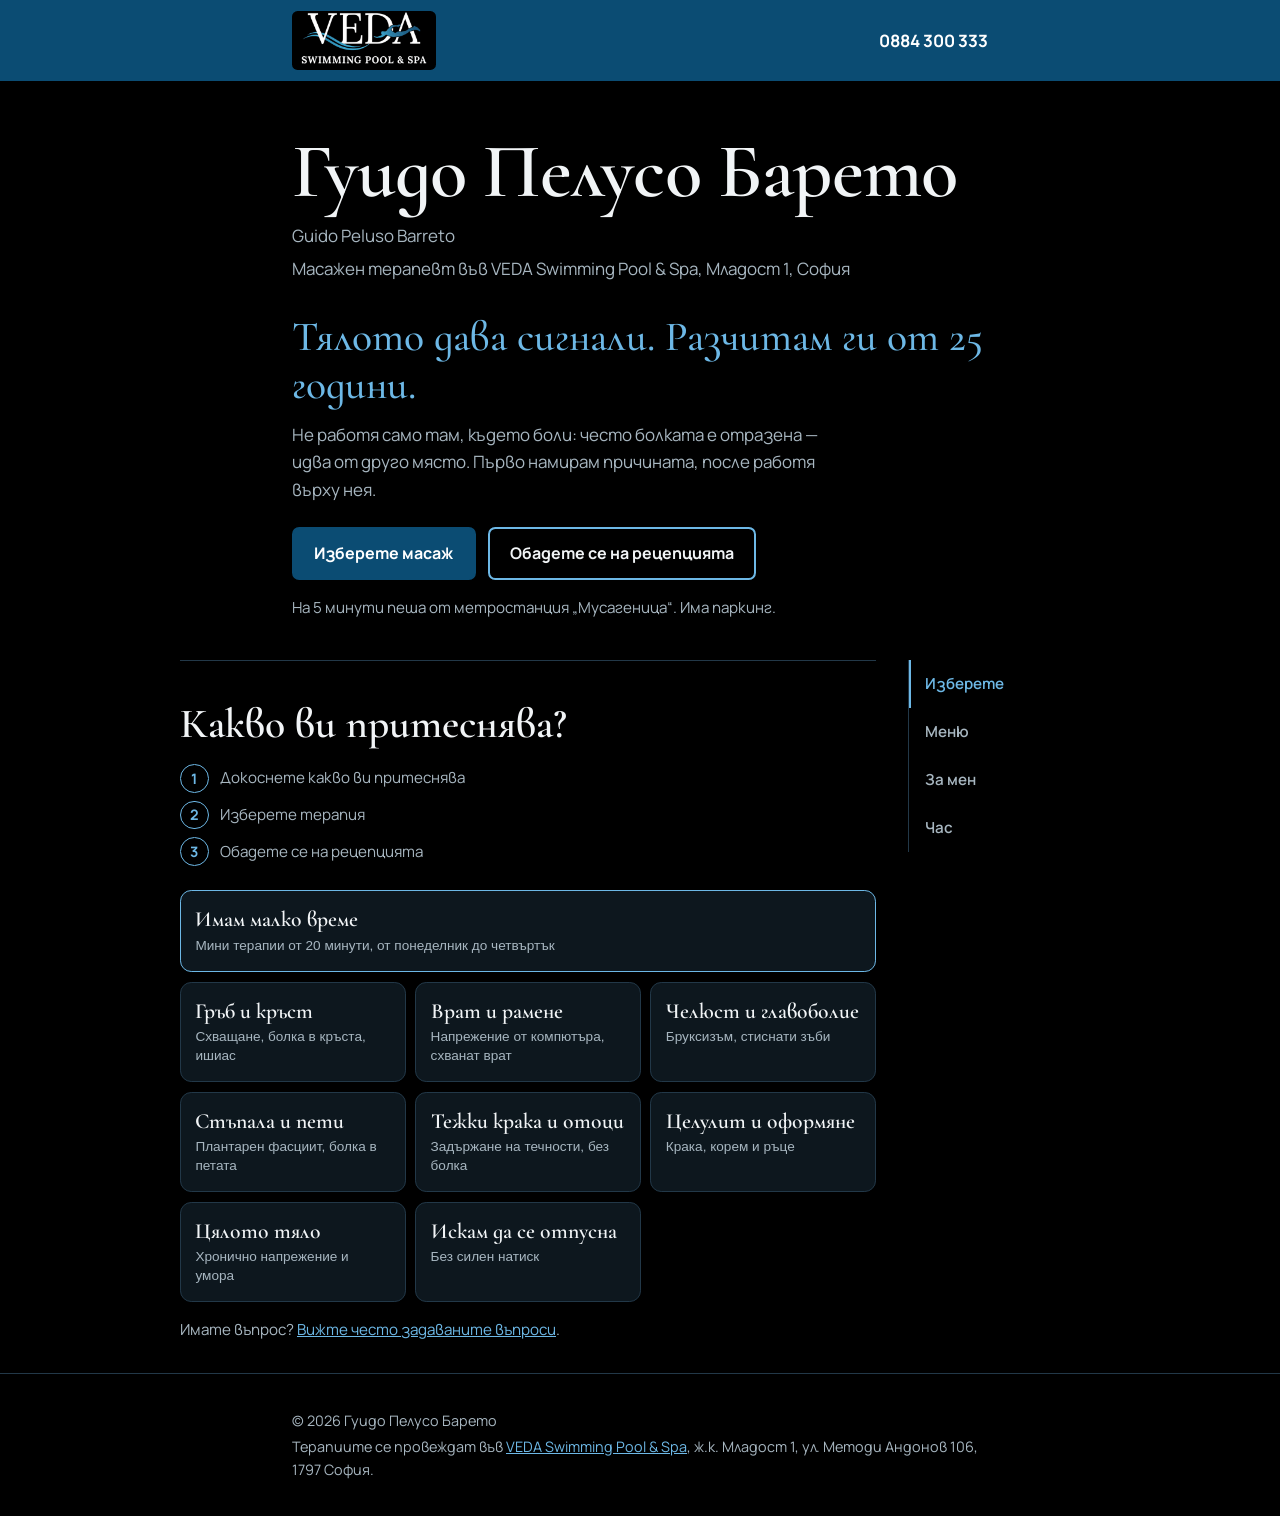
==== commit be5ff03a: "Add files via upload" ====
--- a/index.html
+++ b/index.html
@@ -518,7 +518,7 @@
 <footer>
  <div class="wrap">
   <p>© 2026 Гуидо Пелусо Барето</p>
-  <p>Терапиите се провеждат във <a href="https://vedaspa.bg/" rel="noopener">VEDA Swimming Pool &amp; Spa</a>.</p>
+  <p>Терапиите се провеждат във <a href="https://vedaspa.bg/" rel="noopener">VEDA Swimming Pool &amp; Spa</a>, ж.к. Младост 1, ул. Методи Андонов 106, 1797 София.</p>
  </div>
 </footer>
 
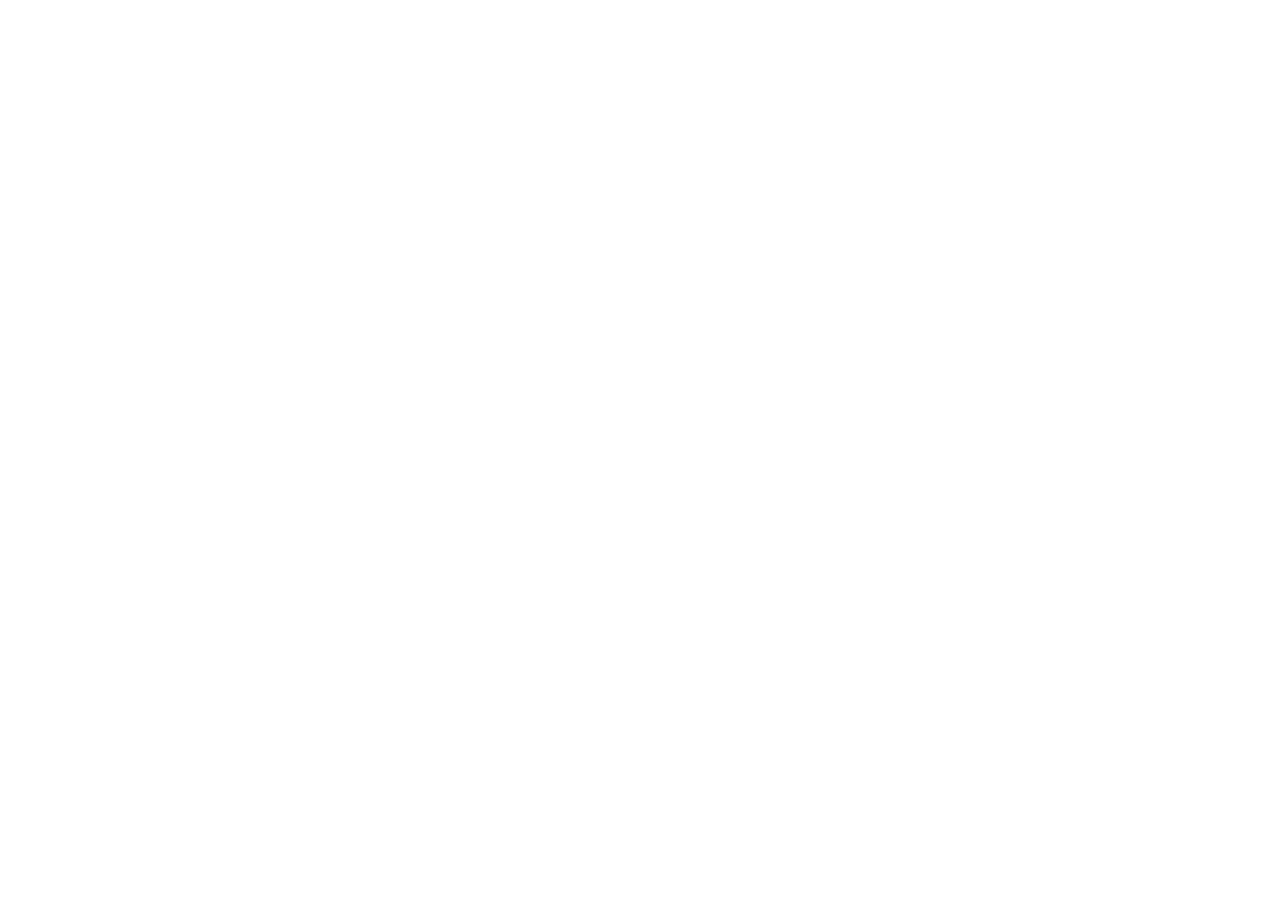
==== commit 5fa82f89: "Desvio a guidopeluso.com" ====
--- a/index.html
+++ b/index.html
@@ -1,714 +1,24 @@
-<!DOCTYPE html>
+<!doctype html>
 <html lang="bg">
 <head>
 <meta charset="utf-8">
+<meta http-equiv="refresh" content="0; url=https://guidopeluso.com/">
+<link rel="canonical" href="https://guidopeluso.com/">
 <meta name="viewport" content="width=device-width, initial-scale=1">
-<title>Гуидо Пелусо Барето – масажен терапевт, Младост, София</title>
-<meta name="description" content="Гуидо Пелусо Барето – масажен терапевт с 25 години опит. Изберете масаж според болката: гръб, врат, челюст, стъпала, крака. VEDA Spa, Младост 1, София.">
-<link rel="canonical" href="https://guidopelusobarreto-spec.github.io/">
-<meta property="og:type" content="website">
-<meta property="og:locale" content="bg_BG">
-<meta property="og:title" content="Гуидо Пелусо Барето – изберете своя масаж">
-<meta property="og:description" content="Докоснете какво ви притеснява и вижте подходящите терапии. Час се записва на рецепцията на VEDA Swimming Pool & Spa.">
-<meta property="og:url" content="https://guidopelusobarreto-spec.github.io/">
-<meta name="theme-color" content="#000000">
-<link rel="preconnect" href="https://fonts.googleapis.com">
-<link rel="preconnect" href="https://fonts.gstatic.com" crossorigin>
-<link href="https://fonts.googleapis.com/css2?family=Cormorant+Garamond:wght@500;600&family=Manrope:wght@400;600;700&display=swap&subset=cyrillic" rel="stylesheet">
-<!-- Cuando tengas los enlaces de tu perfil de Google y de tus redes, añádelos en "sameAs" del bloque Person. -->
-<script type="application/ld+json">
-{
- "@context": "https://schema.org",
- "@graph": [
-  {
-   "@type": "Person",
-   "@id": "https://guidopelusobarreto-spec.github.io/#guido",
-   "name": "Гуидо Пелусо Барето",
-   "alternateName": "Guido Peluso Barreto",
-   "jobTitle": "Масажен терапевт",
-   "url": "https://guidopelusobarreto-spec.github.io/",
-   "description": "Масажен терапевт с 25 години опит: дълбокотъканен масаж, миофасциална терапия и мануален лимфен дренаж.",
-   "knowsAbout": [
-    "Дълбокотъканен масаж",
-    "Миофасциална терапия",
-    "Мануален лимфен дренаж",
-    "Бруксизъм",
-    "Плантарен фасциит",
-    "Ишиас"
-   ],
-   "knowsLanguage": [
-    "bg",
-    "es"
-   ],
-   "alumniOf": {
-    "@type": "CollegeOrUniversity",
-    "name": "Universidad Central de Venezuela"
-   },
-   "worksFor": {
-    "@id": "https://guidopelusobarreto-spec.github.io/#veda"
-   }
-  },
-  {
-   "@type": "HealthAndBeautyBusiness",
-   "@id": "https://guidopelusobarreto-spec.github.io/#praktika",
-   "name": "Гуидо Пелусо Барето",
-   "url": "https://guidopelusobarreto-spec.github.io/",
-   "telephone": "+359884300333",
-   "priceRange": "30–150 €",
-   "address": {
-    "@type": "PostalAddress",
-    "streetAddress": "ж.к. Младост 1, ул. Методи Андонов 106",
-    "addressLocality": "София",
-    "postalCode": "1797",
-    "addressCountry": "BG"
-   },
-   "openingHoursSpecification": [
-    {
-     "@type": "OpeningHoursSpecification",
-     "dayOfWeek": [
-      "Monday",
-      "Tuesday",
-      "Wednesday",
-      "Thursday"
-     ],
-     "opens": "16:00",
-     "closes": "21:00"
-    },
-    {
-     "@type": "OpeningHoursSpecification",
-     "dayOfWeek": [
-      "Friday",
-      "Saturday",
-      "Sunday"
-     ],
-     "opens": "11:00",
-     "closes": "21:00"
-    }
-   ],
-   "employee": {
-    "@id": "https://guidopelusobarreto-spec.github.io/#guido"
-   },
-   "containedInPlace": {
-    "@id": "https://guidopelusobarreto-spec.github.io/#veda"
-   }
-  },
-  {
-   "@type": "HealthAndBeautyBusiness",
-   "@id": "https://guidopelusobarreto-spec.github.io/#veda",
-   "name": "VEDA Swimming Pool & Spa",
-   "url": "https://vedaspa.bg/",
-   "telephone": "+359884300333",
-   "logo": "https://vedaspa.bg/wp-content/uploads/2025/09/logo-veda.webp",
-   "address": {
-    "@type": "PostalAddress",
-    "streetAddress": "ж.к. Младост 1, ул. Методи Андонов 106",
-    "addressLocality": "София",
-    "postalCode": "1797",
-    "addressCountry": "BG"
-   },
-   "amenityFeature": {
-    "@type": "LocationFeatureSpecification",
-    "name": "Паркинг",
-    "value": true
-   }
-  }
- ]
-}
-</script>
+<title>Гуидо Пелусо Барето – guidopeluso.com</title>
 <style>
-:root{
-  --black:#000; --surface:#0D171E; --line:#223848; --veda:#0B4C73; --sky:#6DB8E6;
-  --text:#F1F4F6; --muted:#A7B6C0; --focus:#F2B84B;
-  --serif:"Cormorant Garamond", Georgia, "Times New Roman", serif;
-  --sans:"Manrope", "Segoe UI", Roboto, Arial, sans-serif;
-  --ease:cubic-bezier(.2,.7,.2,1);
-}
-*,*::before,*::after{box-sizing:border-box}
-html{-webkit-text-size-adjust:100%;scroll-behavior:smooth;scroll-padding-bottom:4.5rem}
-body{margin:0;background:var(--black);color:var(--text);font:400 1.0625rem/1.6 var(--sans)}
-body.lock{overflow:hidden}
-img{max-width:100%;height:auto;display:block}
-a{color:var(--sky)}
-:focus-visible{outline:3px solid var(--focus);outline-offset:3px}
-.wrap{max-width:46rem;margin:0 auto;padding:0 1.25rem}
-h1,h2,h3,h4{font-family:var(--serif);font-weight:600;line-height:1.12;margin:0}
-h2{font-size:clamp(2rem,6vw,2.6rem)}
-p{margin:0 0 .9rem}
-
-/* Franja del logo */
-.topband{background:var(--veda)}
-.topband .wrap{display:flex;align-items:center;justify-content:space-between;gap:1rem;padding-top:.7rem;padding-bottom:.7rem}
-.veda-logo{display:block;width:9rem;aspect-ratio:480/196;background:#000 url("[data-uri]") center/contain no-repeat;border-radius:.35rem}
-.topcall{color:#fff;font-weight:700;text-decoration:none;white-space:nowrap}
-
-/* Portada */
-.hero{padding:3rem 0 2.5rem}
-.hero h1{font-size:clamp(2.7rem,10vw,4.8rem);letter-spacing:-.01em}
-.sub{color:var(--muted);margin:.4rem 0 0}
-.claim{font-family:var(--serif);font-size:clamp(1.9rem,6vw,2.6rem);font-weight:500;line-height:1.15;color:var(--sky);margin:2rem 0 .7rem}
-.lead{color:var(--muted);max-width:34rem}
-.actions{display:flex;flex-wrap:wrap;gap:.75rem;margin-top:1.5rem}
-.btn{display:inline-block;padding:.85rem 1.25rem;border-radius:.45rem;font:700 1rem var(--sans);text-decoration:none;border:2px solid var(--sky);color:var(--text);background:transparent;cursor:pointer}
-.btn-main{background:var(--veda);border-color:var(--veda);color:#fff}
-
-/* Asistente */
-.guide{padding:2.5rem 0 1rem;border-top:1px solid var(--line)}
-.steps{list-style:none;counter-reset:s;margin:1rem 0 1.5rem;padding:0;display:grid;gap:.5rem}
-.steps li{counter-increment:s;display:flex;align-items:center;gap:.7rem;color:var(--muted);font-size:.95rem}
-.steps li::before{content:counter(s);flex:none;width:1.8rem;height:1.8rem;border-radius:50%;border:1.5px solid var(--sky);color:var(--sky);display:grid;place-items:center;font-weight:700;font-size:.9rem}
-.tiles{display:grid;grid-template-columns:1fr 1fr;gap:.6rem}
-.tile{display:flex;flex-direction:column;gap:.3rem;text-align:left;padding:1rem .9rem;border-radius:.7rem;border:1px solid var(--line);background:var(--surface);color:var(--text);cursor:pointer;transition:transform .15s var(--ease),background-color .25s,border-color .25s}
-.tile:active{transform:scale(.97)}
-.tile.wide{grid-column:1/-1;border-color:var(--sky)}
-.tile-t{font:600 1.35rem/1.15 var(--serif)}
-.tile-s{font-size:.85rem;color:var(--muted);line-height:1.35}
-.tile[aria-expanded="true"]{background:var(--veda);border-color:var(--sky)}
-.tile[aria-expanded="true"] .tile-s{color:#DCEAF3}
-.hint{color:var(--muted);font-size:.95rem;margin-top:1rem}
-
-.panel{margin-top:1.5rem;padding:1.25rem 1rem 1rem;border-radius:.9rem;background:var(--surface);border:1px solid var(--line);scroll-margin-top:1rem}
-.panel h3{font-size:1.9rem;margin-bottom:1rem}
-.panel h3:focus{outline:none}
-.panel.reveal{animation:reveal .75s var(--ease) backwards}
-.panel.reveal .card{animation:slidein .6s var(--ease) both;animation-delay:calc(var(--i) * 90ms + 180ms)}
-@keyframes reveal{from{clip-path:circle(0 at var(--x) var(--y))}to{clip-path:circle(var(--r) at var(--x) var(--y))}}
-@keyframes slidein{from{opacity:0;transform:translateX(32px)}to{opacity:1;transform:none}}
-
-/* Tarjetas de masaje */
-.cards{display:grid;gap:.75rem}
-.card{display:flex;flex-direction:column;background:var(--black);border:1px solid var(--line);border-radius:.7rem;padding:1rem}
-.card.rec{border-color:var(--sky);box-shadow:inset 3px 0 0 var(--sky)}
-.tier{margin:0 0 .35rem;font-size:.85rem;font-weight:700;color:var(--sky)}
-.card-head{display:flex;justify-content:space-between;align-items:baseline;gap:1rem}
-.card h4{font-size:1.5rem}
-.price{margin:0;font-weight:700;font-variant-numeric:tabular-nums;white-space:nowrap;color:var(--sky)}
-.meta{display:flex;flex-wrap:wrap;gap:.2rem .9rem;font-size:.9rem;color:var(--muted);margin:.25rem 0 .45rem}
-.dur{font-weight:700;color:var(--text)}
-.desc{margin-bottom:.5rem}
-.tag{font-size:.9rem;font-weight:700;color:var(--sky)}
-.addons{margin:.2rem 0 .7rem;border:1px solid var(--line);border-radius:.45rem;padding:.55rem .8rem}
-.addons p{margin:0 0 .2rem;font-weight:700;font-size:.9rem}
-.addons ul{list-style:none;margin:0;padding:0}
-.addons li{display:grid;grid-template-columns:1fr auto auto;gap:1rem;font-size:.95rem;padding:.1rem 0}
-.press{display:flex;align-items:center;gap:.5rem;font-size:.85rem;color:var(--muted);margin:0 0 .6rem}
-.dots{display:inline-flex;gap:.22rem}
-.dot{width:.62rem;height:.62rem;border-radius:50%;border:1.5px solid var(--sky)}
-.dot.on{background:var(--sky)}
-.days{font-size:.9rem;font-weight:700;color:var(--focus);margin-bottom:.3rem}
-.live{font-size:.9rem;color:var(--text);background:#1E1A10;border-left:3px solid var(--focus);padding:.45rem .6rem;border-radius:.3rem}
-.pick{width:100%;margin-top:auto;padding:.8rem 1rem;border:0;border-radius:.45rem;background:var(--veda);color:#fff;font:700 1rem var(--sans);cursor:pointer}
-.pick:active{transform:scale(.98)}
-
-/* Galeria, valoracion, configurador */
-.gal{display:grid;grid-template-columns:1fr 1fr;gap:.5rem;margin-bottom:1.5rem}
-.gal figure{margin:0;border-radius:.6rem;overflow:hidden;border:1px solid var(--line)}
-.gal figure:first-child{grid-column:1/-1}
-.gal img{width:100%;height:100%;object-fit:cover;display:block}
-.rating{font-size:1.1rem;margin-bottom:.3rem}
-.rating b{color:var(--sky);font-size:1.4rem}
-.linkbtn{background:none;border:0;color:var(--sky);font:inherit;text-decoration:underline;cursor:pointer;padding:0}
-.conf li label{display:flex;align-items:center;gap:.5rem;cursor:pointer}
-.conf input{width:1.15rem;height:1.15rem;accent-color:var(--sky)}
-.conf .zx{color:var(--muted);font-size:.9rem}
-.conf-total{margin:.5rem 0 .1rem;font-size:1.05rem}
-.conf-total b{color:var(--sky)}
-.conf-inc{margin:0;font-size:.9rem;color:var(--muted)}
-
-.kak{display:grid;gap:.6rem;margin-bottom:.5rem}
-.kak>div{border:1px solid var(--line);border-left:3px solid var(--sky);border-radius:.5rem;padding:.8rem 1rem;background:var(--surface)}
-.kak h4{font-size:1.25rem;margin:0 0 .3rem}
-.kak p{margin:0}
-@media (min-width:48rem){.kak{grid-template-columns:1fr 1fr}}
-
-.access{color:var(--muted);font-size:.95rem;margin:1rem 0 0}
-.book .access{margin:-.4rem 0 1rem}
-
-/* Resto de secciones */
-section.block{padding:2.5rem 0;border-top:1px solid var(--line)}
-section.block h2{margin-bottom:1rem}
-.about{display:grid;gap:1.5rem}
-.about figure{margin:0;max-width:18rem}
-.muted{color:var(--muted)}
-.group{border:1px solid var(--line);border-radius:.7rem;margin-bottom:.6rem;background:var(--surface)}
-.group summary{cursor:pointer;list-style:none;padding:1rem;display:flex;flex-direction:column;gap:.15rem}
-.group summary::-webkit-details-marker{display:none}
-.group summary h3{font-size:1.5rem;display:flex;justify-content:space-between;gap:1rem}
-.group summary h3::after{content:"+";font-family:var(--sans);color:var(--sky);transition:transform .25s var(--ease)}
-.group[open] summary h3::after{transform:rotate(45deg)}
-.g-note{font-size:.9rem;color:var(--muted)}
-.group .cards{padding:0 1rem 1rem}
-.group[open] .cards{animation:slidein .45s var(--ease) both}
-.info{display:grid;gap:2.5rem}
-.hours{border-collapse:collapse;width:100%}
-.hours th,.hours td{text-align:left;padding:.55rem 0;border-bottom:1px solid var(--line);font-weight:400}
-.hours td{text-align:right;font-weight:700;font-variant-numeric:tabular-nums;white-space:nowrap}
-.book .veda-logo{width:11rem;border:1px solid var(--line);margin-bottom:1rem}
-.phone{display:inline-block;font:600 clamp(2.2rem,8vw,2.8rem) var(--serif);color:var(--sky);text-decoration:none;margin:.2rem 0 .5rem}
-footer{border-top:1px solid var(--line);color:var(--muted);padding:2rem 0 10rem;font-size:.9rem}
-footer p{margin:.2rem 0}
-
-/* Barra fija y hoja de reserva */
-.callbar{position:fixed;left:0;right:0;bottom:0;z-index:10;background:var(--veda);color:#fff;text-align:center;padding:.85rem 1rem calc(.85rem + env(safe-area-inset-bottom));font-weight:700;text-decoration:none}
-.backdrop{position:fixed;inset:0;z-index:20;background:rgba(0,0,0,.7);opacity:0;transition:opacity .3s}
-.backdrop.on{opacity:1}
-.sheet{position:fixed;left:0;right:0;bottom:0;z-index:30;max-height:88vh;overflow:auto;background:var(--surface);border-top:2px solid var(--sky);border-radius:1.1rem 1.1rem 0 0;padding:1.4rem 1.25rem calc(1.4rem + env(safe-area-inset-bottom));transform:translateY(105%);transition:transform .38s var(--ease)}
-.sheet.on{transform:none}
-.sheet-in{max-width:40rem;margin:0 auto;position:relative}
-.s-close{position:absolute;top:-.3rem;right:-.3rem;width:2.6rem;height:2.6rem;border-radius:50%;border:1px solid var(--line);background:var(--black);color:var(--text);font-size:1.4rem;line-height:1;cursor:pointer}
-.s-label{color:var(--sky);font-weight:700;font-size:.9rem;margin:0 0 .2rem}
-.sheet h2{font-size:clamp(1.8rem,6vw,2.3rem);padding-right:3rem}
-.s-meta{color:var(--muted);margin:.3rem 0 1rem}
-.s-say{margin:0 0 1.1rem;padding:.8rem 1rem;border-left:3px solid var(--sky);background:var(--black);border-radius:.3rem;font-size:1.05rem}
-.s-actions{display:grid;gap:.6rem}
-.s-actions .btn{text-align:center}
-
-/* Vistas tipo app */
-.view[hidden]{display:none}
-.appnav{position:fixed;left:0;right:0;bottom:0;z-index:12;display:grid;grid-template-columns:repeat(4,1fr);background:#07111A;border-top:1px solid var(--line);padding-bottom:env(safe-area-inset-bottom)}
-.appnav button{background:none;border:0;color:var(--muted);font:600 .82rem var(--sans);padding:.95rem .2rem;cursor:pointer;line-height:1.2;min-height:3rem}
-.appnav button[aria-current="true"]{color:var(--sky);box-shadow:inset 0 2px 0 var(--sky)}
-.callbar{bottom:3.1rem}
-
-/* Reseñas, preguntas y primera visita */
-.rev{border:1px solid var(--line);border-radius:.8rem;padding:1.1rem;background:var(--surface);margin-bottom:1rem}
-.rev p{margin:0 0 .9rem}
-.rev .btn{display:block;text-align:center;margin-bottom:.5rem}
-.steps-list{list-style:none;counter-reset:v;margin:0;padding:0}
-.steps-list li{counter-increment:v;display:flex;gap:.8rem;padding:.6rem 0;border-bottom:1px solid var(--line)}
-.steps-list li:last-child{border-bottom:0}
-.steps-list li::before{content:counter(v);flex:none;width:1.8rem;height:1.8rem;border-radius:50%;background:var(--veda);color:#fff;display:grid;place-items:center;font-weight:700;font-size:.9rem}
-.faq{border:1px solid var(--line);border-radius:.6rem;margin-bottom:.5rem;background:var(--surface)}
-.faq summary{cursor:pointer;list-style:none;padding:.85rem 1rem;font:600 1.15rem var(--serif);display:flex;justify-content:space-between;gap:1rem}
-.faq summary::-webkit-details-marker{display:none}
-.faq summary::after{content:"+";font-family:var(--sans);color:var(--sky)}
-.faq[open] summary::after{content:"–"}
-.faq p{margin:0;padding:0 1rem 1rem}
-
-@media (min-width:48rem){
-  .appnav{position:sticky;top:1rem;bottom:auto;display:flex;flex-direction:column;background:transparent;border:0;border-left:1px solid var(--line);padding:0}
-  .appnav button{text-align:left;padding:.6rem 1rem;font-size:.95rem}
-  .appnav button[aria-current="true"]{box-shadow:inset 2px 0 0 var(--sky)}
-  .shell{display:grid;grid-template-columns:1fr 12rem;gap:2rem;max-width:60rem;margin:0 auto;padding:0 1.25rem;align-items:start}
-  .shell .wrap{padding:0;max-width:none}
-
-  .tiles{grid-template-columns:repeat(3,1fr)}
-  .tile.wide{grid-column:1/-1}
-  .cards{grid-template-columns:1fr 1fr}
-  .about:has(figure){grid-template-columns:1fr 16rem;align-items:start}
-  .info{grid-template-columns:1fr 1fr}
-  .callbar{display:none}
-  footer{padding-bottom:2rem}
-  html{scroll-padding-bottom:0}
-}
-@media (prefers-reduced-motion:reduce){
-  html{scroll-behavior:auto}
-  *,*::before,*::after{animation:none!important;transition:none!important}
-}
+  body{margin:0;min-height:100vh;display:flex;align-items:center;justify-content:center;
+       background:#000;color:#fff;font-family:system-ui,-apple-system,Segoe UI,Roboto,Arial,sans-serif;
+       text-align:center;padding:24px;box-sizing:border-box}
+  a{color:#4FA3C7;font-size:1.25rem;font-weight:700;text-decoration:none}
+  p{font-size:1rem;line-height:1.5;margin:0 0 16px}
 </style>
+<script>window.location.replace("https://guidopeluso.com/");</script>
 </head>
 <body>
-<div class="topband">
- <div class="wrap">
-  <span class="veda-logo" role="img" aria-label="VEDA Swimming Pool &amp; Spa"></span>
-  <a class="topcall" href="tel:+359884300333">0884 300 333</a>
- </div>
-</div>
-
-<header class="hero" id="hero">
- <div class="wrap">
-  <h1>Гуидо Пелусо Барето</h1>
-  <p class="sub" translate="no">Guido Peluso Barreto</p>
-  <p class="sub">Масажен терапевт във VEDA Swimming Pool &amp; Spa, Младост 1, София</p>
-  <p class="claim">Тялото дава сигнали. Разчитам ги от 25 години.</p>
-  <p class="lead">Не работя само там, където боли: често болката е отразена — идва от друго място. Първо намирам причината, после работя върху нея.</p>
-  <div class="actions">
-   <a class="btn btn-main" href="#vodach">Изберете масаж</a>
-   <a class="btn" href="tel:+359884300333">Обадете се на рецепцията</a>
+  <div>
+    <p>Новият адрес на сайта е:</p>
+    <a href="https://guidopeluso.com/">guidopeluso.com</a>
   </div>
-  <p class="access">На 5 минути пеша от метростанция „Мусагеница“. Има паркинг.</p>
- </div>
-</header>
-
-<div class="shell">
-<main>
- <section class="guide view" id="vodach">
-  <div class="wrap">
-   <h2>Какво ви притеснява?</h2>
-   <ol class="steps">
-    <li>Докоснете какво ви притеснява</li>
-    <li>Изберете терапия</li>
-    <li>Обадете се на рецепцията</li>
-   </ol>
-   <div class="tiles">
-<button class="tile wide" type="button" aria-expanded="false" aria-controls="p-malko"><span class="tile-t">Имам малко време</span><span class="tile-s">Мини терапии от 20 минути, от понеделник до четвъртък</span></button>
-<button class="tile" type="button" aria-expanded="false" aria-controls="p-grab"><span class="tile-t">Гръб и кръст</span><span class="tile-s">Схващане, болка в кръста, ишиас</span></button>
-<button class="tile" type="button" aria-expanded="false" aria-controls="p-vrat"><span class="tile-t">Врат и рамене</span><span class="tile-s">Напрежение от компютъра, схванат врат</span></button>
-<button class="tile" type="button" aria-expanded="false" aria-controls="p-chelyust"><span class="tile-t">Челюст и главоболие</span><span class="tile-s">Бруксизъм, стиснати зъби</span></button>
-<button class="tile" type="button" aria-expanded="false" aria-controls="p-stapala"><span class="tile-t">Стъпала и пети</span><span class="tile-s">Плантарен фасциит, болка в петата</span></button>
-<button class="tile" type="button" aria-expanded="false" aria-controls="p-kraka"><span class="tile-t">Тежки крака и отоци</span><span class="tile-s">Задържане на течности, без болка</span></button>
-<button class="tile" type="button" aria-expanded="false" aria-controls="p-figura"><span class="tile-t">Целулит и оформяне</span><span class="tile-s">Крака, корем и ръце</span></button>
-<button class="tile" type="button" aria-expanded="false" aria-controls="p-tyalo"><span class="tile-t">Цялото тяло</span><span class="tile-s">Хронично напрежение и умора</span></button>
-<button class="tile" type="button" aria-expanded="false" aria-controls="p-relaks"><span class="tile-t">Искам да се отпусна</span><span class="tile-s">Без силен натиск</span></button>
-   </div>
-   <div id="stage">
-<section class="panel" id="p-malko" hidden><h3 tabindex="-1">Имам малко време</h3><div class="cards">
-<article class="card" style="--i:0" data-name="SOS Гръб" data-min="20" data-eur="30" data-short="1" data-alt="Експрес облекчение за гърба" data-altmin="40"><p class="tier">Една зона</p><div class="card-head"><h4>SOS Гръб</h4><p class="price">30 €</p></div><p class="meta"><span class="dur">20 мин</span><span>дълбокотъканен, само 1 зона</span></p><p class="desc">Спешна помощ за една зона по ваш избор: кръст, между плешките или горната част на гърба. Дълбока, фокусирана работа само там, където има болка.</p><p class="press"><span class="dots" aria-hidden="true"><span class="dot on"></span><span class="dot on"></span><span class="dot on"></span></span>натиск: силен</p><p class="days">Само от понеделник до четвъртък, 16:00 – 21:00 ч.</p><p class="live" hidden></p><button class="pick" type="button">Избирам този масаж</button></article>
-<article class="card" style="--i:1" data-name="SOS Врат и Рамене" data-min="25" data-eur="35" data-short="1" data-alt="Експрес облекчение за гърба" data-altmin="40"><p class="tier">Врат и рамене</p><div class="card-head"><h4>SOS Врат и Рамене</h4><p class="price">35 €</p></div><p class="meta"><span class="dur">25 мин</span><span>дълбокотъканен, врат и рамене</span></p><p class="desc">Интензивна работа върху врата, трапеца и раменете — там, където работата пред компютър оставя следи.</p><p class="press"><span class="dots" aria-hidden="true"><span class="dot on"></span><span class="dot on"></span><span class="dot on"></span></span>натиск: силен</p><p class="days">Само от понеделник до четвъртък, 16:00 – 21:00 ч.</p><p class="live" hidden></p><button class="pick" type="button">Избирам този масаж</button></article>
-<article class="card" style="--i:2" data-name="Ритуал „Черно Море“ Мини" data-min="30" data-eur="40" data-short="1" data-alt="Ритуал „Черно Море“" data-altmin="50"><p class="tier">Кратък релакс</p><div class="card-head"><h4>Ритуал „Черно Море“ Мини</h4><p class="price">40 €</p></div><p class="meta"><span class="dur">30 мин</span><span>гръб, врат и рамене, с луга</span></p><p class="desc">Кратък релаксиращ масаж с минерализирано масло с черноморска луга.</p><p class="tag">Релаксиращ, не е дълбокотъканен масаж</p><p class="press"><span class="dots" aria-hidden="true"><span class="dot on"></span><span class="dot"></span><span class="dot"></span></span>натиск: лек</p><p class="days">Само от понеделник до четвъртък, 16:00 – 21:00 ч.</p><p class="live" hidden></p><button class="pick" type="button">Избирам този масаж</button></article>
-</div></section>
-<section class="panel" id="p-grab" hidden><h3 tabindex="-1">Гръб и кръст</h3><div class="cards">
-<article class="card" style="--i:0" data-name="SOS Гръб" data-min="20" data-eur="30" data-short="1" data-alt="Експрес облекчение за гърба" data-altmin="40"><p class="tier">Бързо облекчение</p><div class="card-head"><h4>SOS Гръб</h4><p class="price">30 €</p></div><p class="meta"><span class="dur">20 мин</span><span>дълбокотъканен, само 1 зона</span></p><p class="desc">Спешна помощ за една зона по ваш избор: кръст, между плешките или горната част на гърба. Дълбока, фокусирана работа само там, където има болка.</p><p class="press"><span class="dots" aria-hidden="true"><span class="dot on"></span><span class="dot on"></span><span class="dot on"></span></span>натиск: силен</p><p class="days">Само от понеделник до четвъртък, 16:00 – 21:00 ч.</p><p class="live" hidden></p><button class="pick" type="button">Избирам този масаж</button></article>
-<article class="card rec" style="--i:1" data-name="Експрес облекчение за гърба" data-min="40" data-eur="60"><p class="tier">Препоръка на Гуидо</p><div class="card-head"><h4>Експрес облекчение за гърба</h4><p class="price">60 €</p></div><p class="meta"><span class="dur">40 мин</span><span>дълбокотъканен, врат отзад, гръб и кръст</span></p><p class="desc">Пълна терапия на гърба — тил и задната част на врата, целият гръб и кръст. При схващания, умора и стрес. Не включва ръце и длани.</p><p class="press"><span class="dots" aria-hidden="true"><span class="dot on"></span><span class="dot on"></span><span class="dot on"></span></span>натиск: силен</p><button class="pick" type="button">Избирам този масаж</button></article>
-<article class="card" style="--i:2" data-name="Без Вериги" data-min="60" data-eur="70"><p class="tier">Гръб, врат и ишиас</p><div class="card-head"><h4>Без Вериги</h4><p class="price">70 €</p></div><p class="meta"><span class="dur">60 мин</span><span>миофасциален + дълбокотъканен, врат, гръб и ръце</span></p><p class="desc">Врат отпред и отзад, лопатки, ръце и длани, средна част на гърба, кръст и седалищен нерв. При схванат врат, брахиален плексит и болки в кръста. Техниката се адаптира според реакцията на тялото.</p><p class="press"><span class="dots" aria-hidden="true"><span class="dot on"></span><span class="dot on"></span><span class="dot on"></span></span>натиск: силен</p><button class="pick" type="button">Избирам този масаж</button></article>
-<article class="card" style="--i:3" data-name="Дълбоко Обновяване" data-min="90" data-eur="90"><p class="tier">При хронична болка от месеци</p><div class="card-head"><h4>Дълбоко Обновяване</h4><p class="price">90 €</p></div><p class="meta"><span class="dur">90 мин</span><span>дълбокотъканен, цяло тяло</span></p><p class="desc">Цялостна терапия срещу хроничното напрежение, мускулните блокажи и натрупаната умора.</p><p class="press"><span class="dots" aria-hidden="true"><span class="dot on"></span><span class="dot on"></span><span class="dot on"></span></span>натиск: силен</p><button class="pick" type="button">Избирам този масаж</button></article>
-</div></section>
-<section class="panel" id="p-vrat" hidden><h3 tabindex="-1">Врат и рамене</h3><div class="cards">
-<article class="card" style="--i:0" data-name="SOS Врат и Рамене" data-min="25" data-eur="35" data-short="1" data-alt="Експрес облекчение за гърба" data-altmin="40"><p class="tier">Бързо облекчение</p><div class="card-head"><h4>SOS Врат и Рамене</h4><p class="price">35 €</p></div><p class="meta"><span class="dur">25 мин</span><span>дълбокотъканен, врат и рамене</span></p><p class="desc">Интензивна работа върху врата, трапеца и раменете — там, където работата пред компютър оставя следи.</p><p class="press"><span class="dots" aria-hidden="true"><span class="dot on"></span><span class="dot on"></span><span class="dot on"></span></span>натиск: силен</p><p class="days">Само от понеделник до четвъртък, 16:00 – 21:00 ч.</p><p class="live" hidden></p><button class="pick" type="button">Избирам този масаж</button></article>
-<article class="card rec" style="--i:1" data-name="Без Вериги" data-min="60" data-eur="70"><p class="tier">Препоръка на Гуидо</p><div class="card-head"><h4>Без Вериги</h4><p class="price">70 €</p></div><p class="meta"><span class="dur">60 мин</span><span>миофасциален + дълбокотъканен, врат, гръб и ръце</span></p><p class="desc">Врат отпред и отзад, лопатки, ръце и длани, средна част на гърба, кръст и седалищен нерв. При схванат врат, брахиален плексит и болки в кръста. Техниката се адаптира според реакцията на тялото.</p><p class="press"><span class="dots" aria-hidden="true"><span class="dot on"></span><span class="dot on"></span><span class="dot on"></span></span>натиск: силен</p><button class="pick" type="button">Избирам този масаж</button></article>
-<article class="card" style="--i:2" data-name="Дълбоко Обновяване" data-min="90" data-eur="90"><p class="tier">При хронична болка от месеци</p><div class="card-head"><h4>Дълбоко Обновяване</h4><p class="price">90 €</p></div><p class="meta"><span class="dur">90 мин</span><span>дълбокотъканен, цяло тяло</span></p><p class="desc">Цялостна терапия срещу хроничното напрежение, мускулните блокажи и натрупаната умора.</p><p class="press"><span class="dots" aria-hidden="true"><span class="dot on"></span><span class="dot on"></span><span class="dot on"></span></span>натиск: силен</p><button class="pick" type="button">Избирам този масаж</button></article>
-</div></section>
-<section class="panel" id="p-chelyust" hidden><h3 tabindex="-1">Челюст и главоболие</h3><div class="cards">
-<article class="card rec" style="--i:0" data-name="Челюст в Покой" data-min="45" data-eur="65"><p class="tier">Препоръка на Гуидо</p><div class="card-head"><h4>Челюст в Покой</h4><p class="price">65 €</p></div><p class="meta"><span class="dur">45 мин</span><span>миофасциален + дълбокотъканен, челюст, врат и глава</span></p><p class="desc">При бруксизъм, стискане на челюстта и главоболие от напрежение. Работа върху челюстта, врата, слепоочията и зад ушите; при необходимост и интраорален масаж.</p><p class="press"><span class="dots" aria-hidden="true"><span class="dot on"></span><span class="dot on"></span><span class="dot on"></span></span>натиск: силен</p><button class="pick" type="button">Избирам този масаж</button></article>
-<article class="card" style="--i:1" data-name="SOS Врат и Рамене" data-min="25" data-eur="35" data-short="1" data-alt="Експрес облекчение за гърба" data-altmin="40"><p class="tier">Когато напрежението е във врата</p><div class="card-head"><h4>SOS Врат и Рамене</h4><p class="price">35 €</p></div><p class="meta"><span class="dur">25 мин</span><span>дълбокотъканен, врат и рамене</span></p><p class="desc">Интензивна работа върху врата, трапеца и раменете — там, където работата пред компютър оставя следи.</p><p class="press"><span class="dots" aria-hidden="true"><span class="dot on"></span><span class="dot on"></span><span class="dot on"></span></span>натиск: силен</p><p class="days">Само от понеделник до четвъртък, 16:00 – 21:00 ч.</p><p class="live" hidden></p><button class="pick" type="button">Избирам този масаж</button></article>
-</div></section>
-<section class="panel" id="p-stapala" hidden><h3 tabindex="-1">Стъпала и пети</h3><div class="cards">
-<article class="card rec" style="--i:0" data-name="Стъпала Без Болка" data-min="40" data-eur="60"><p class="tier">Препоръка на Гуидо</p><div class="card-head"><h4>Стъпала Без Болка</h4><p class="price">60 €</p></div><p class="meta"><span class="dur">40 мин</span><span>дълбокотъканен + миофасциален, стъпала и прасци</span></p><p class="desc">При плантарен фасциит, болка в петата и умора след дълго ходене или стоене прав.</p><p class="press"><span class="dots" aria-hidden="true"><span class="dot on"></span><span class="dot on"></span><span class="dot on"></span></span>натиск: силен</p><button class="pick" type="button">Избирам този масаж</button></article>
-</div></section>
-<section class="panel" id="p-kraka" hidden><h3 tabindex="-1">Тежки крака и отоци</h3><div class="cards">
-<article class="card" style="--i:0" data-name="Леки Крака" data-min="30" data-eur="40"><p class="tier">Бързо облекчение</p><div class="card-head"><h4>Леки Крака</h4><p class="price">40 €</p></div><p class="meta"><span class="dur">30 мин</span><span>лимфен дренаж, само крака</span></p><p class="desc">Намалява отоците, тежестта и задържането на течности в краката.</p><p class="press"><span class="dots" aria-hidden="true"><span class="dot on"></span><span class="dot"></span><span class="dot"></span></span>натиск: лек</p><button class="pick" type="button">Избирам този масаж</button></article>
-<article class="card rec" style="--i:1" data-name="Детокс и Лекота" data-min="70" data-eur="80"><p class="tier">Препоръка на Гуидо</p><div class="card-head"><h4>Детокс и Лекота</h4><p class="price">80 €</p></div><p class="meta"><span class="dur">70 мин</span><span>лимфен дренаж, цяло тяло</span></p><p class="desc">При тежки крака и отоци. Усещането за лекота идва още след първата сесия.</p><p class="press"><span class="dots" aria-hidden="true"><span class="dot on"></span><span class="dot"></span><span class="dot"></span></span>натиск: лек</p><button class="pick" type="button">Избирам този масаж</button></article>
-</div></section>
-<section class="panel" id="p-figura" hidden><h3 tabindex="-1">Целулит и оформяне</h3><div class="cards">
-<article class="card rec" style="--i:0" data-name="Изваяни Крака" data-min="40" data-eur="50"><p class="tier">Препоръка на Гуидо</p><div class="card-head"><h4>Изваяни Крака</h4><p class="price">50 €</p></div><p class="meta"><span class="dur">40 мин</span><span>антицелулитен, крака</span></p><p class="desc">Стимулира кръвообращението, подпомага оформянето и стягането на кожата. Интензивна техника — може да е болезнено.</p><div class="addons conf" data-base-min="40" data-base-eur="50"><p>Изберете зони:</p><ul><li><span>крака (основа)</span><span class="zx">40 мин</span><span class="price">50 €</span></li><li><label><input type="checkbox" class="zone-chk" data-min="10" data-eur="10" data-zone="корем"> <span>+ корем</span></label><span class="zx">+10 мин</span><span class="price">+10 €</span></li><li><label><input type="checkbox" class="zone-chk" data-min="20" data-eur="20" data-zone="ръце"> <span>+ ръце</span></label><span class="zx">+20 мин</span><span class="price">+20 €</span></li></ul><p class="conf-total">Общо: <b>40 мин</b> · <b>50 €</b></p><p class="conf-inc">Включва: крака</p></div><p class="press"><span class="dots" aria-hidden="true"><span class="dot on"></span><span class="dot on"></span><span class="dot on"></span></span>натиск: силен</p><button class="pick" type="button">Избирам този масаж</button></article>
-</div></section>
-<section class="panel" id="p-tyalo" hidden><h3 tabindex="-1">Цялото тяло</h3><div class="cards">
-<article class="card rec" style="--i:0" data-name="Комбиниран Възстановяващ" data-min="70" data-eur="85"><p class="tier">Препоръка на Гуидо</p><div class="card-head"><h4>Комбиниран Възстановяващ</h4><p class="price">85 €</p></div><p class="meta"><span class="dur">70 мин</span><span>дълбокотъканен + миофасциален, цяло тяло</span></p><p class="desc">За хора с хронично напрежение, стрес и дълги часове пред компютъра.</p><p class="press"><span class="dots" aria-hidden="true"><span class="dot on"></span><span class="dot on"></span><span class="dot on"></span></span>натиск: силен</p><button class="pick" type="button">Избирам този масаж</button></article>
-<article class="card" style="--i:1" data-name="Дълбоко Обновяване" data-min="90" data-eur="90"><p class="tier">Дълбока работа на цялото тяло</p><div class="card-head"><h4>Дълбоко Обновяване</h4><p class="price">90 €</p></div><p class="meta"><span class="dur">90 мин</span><span>дълбокотъканен, цяло тяло</span></p><p class="desc">Цялостна терапия срещу хроничното напрежение, мускулните блокажи и натрупаната умора.</p><p class="press"><span class="dots" aria-hidden="true"><span class="dot on"></span><span class="dot on"></span><span class="dot on"></span></span>натиск: силен</p><button class="pick" type="button">Избирам този масаж</button></article>
-<article class="card" style="--i:2" data-name="Голямото Възстановяване" data-min="120" data-eur="110"><p class="tier">При хронична болка от месеци</p><div class="card-head"><h4>Голямото Възстановяване</h4><p class="price">110 €</p></div><p class="meta"><span class="dur">120 мин</span><span>цяло тяло, клиничен протокол</span></p><p class="desc">Интензивна терапия при хронична болка и мускулно напрежение, натрупвано с месеци.</p><p class="press"><span class="dots" aria-hidden="true"><span class="dot on"></span><span class="dot on"></span><span class="dot on"></span></span>натиск: силен</p><button class="pick" type="button">Избирам този масаж</button></article>
-<article class="card" style="--i:3" data-name="Пълен Рестарт" data-min="150" data-eur="150"><p class="tier">Най-пълна терапия</p><div class="card-head"><h4>Пълен Рестарт</h4><p class="price">150 €</p></div><p class="meta"><span class="dur">150 мин</span><span>цяло тяло, трите техники в една сесия</span></p><p class="desc">Дълбокотъканен масаж + миофасциална терапия + лимфен дренаж в една сесия. Върхът на менюто — пълно възстановяване на цялото тяло.</p><p class="press"><span class="dots" aria-hidden="true"><span class="dot on"></span><span class="dot on"></span><span class="dot"></span></span>натиск: лек и силен в една сесия</p><button class="pick" type="button">Избирам този масаж</button></article>
-</div></section>
-<section class="panel" id="p-relaks" hidden><h3 tabindex="-1">Искам да се отпусна</h3><div class="cards">
-<article class="card" style="--i:0" data-name="Ритуал „Черно Море“ Мини" data-min="30" data-eur="40" data-short="1" data-alt="Ритуал „Черно Море“" data-altmin="50"><p class="tier">Кратък релакс</p><div class="card-head"><h4>Ритуал „Черно Море“ Мини</h4><p class="price">40 €</p></div><p class="meta"><span class="dur">30 мин</span><span>гръб, врат и рамене, с луга</span></p><p class="desc">Кратък релаксиращ масаж с минерализирано масло с черноморска луга.</p><p class="tag">Релаксиращ, не е дълбокотъканен масаж</p><p class="press"><span class="dots" aria-hidden="true"><span class="dot on"></span><span class="dot"></span><span class="dot"></span></span>натиск: лек</p><p class="days">Само от понеделник до четвъртък, 16:00 – 21:00 ч.</p><p class="live" hidden></p><button class="pick" type="button">Избирам този масаж</button></article>
-<article class="card rec" style="--i:1" data-name="Ритуал „Черно Море“" data-min="50" data-eur="65"><p class="tier">Препоръка на Гуидо</p><div class="card-head"><h4>Ритуал „Черно Море“</h4><p class="price">65 €</p></div><p class="meta"><span class="dur">50 мин</span><span>цяло тяло, лечебно масло от луга</span></p><p class="desc">Уникален ритуал с минерализирано масло с черноморска луга — дълбока релаксация, възстановяване и подхранване на цялото тяло.</p><p class="tag">Релаксиращ ритуал, не е дълбокотъканен масаж</p><p class="press"><span class="dots" aria-hidden="true"><span class="dot on"></span><span class="dot"></span><span class="dot"></span></span>натиск: лек</p><button class="pick" type="button">Избирам този масаж</button></article>
-</div></section>
-   </div>
-   <p class="hint">Имате въпрос? <button type="button" class="linkbtn" data-goto="za-men">Вижте често задаваните въпроси</button>.</p>
-  </div>
- </section>
-
- <section class="block view" id="za-men" hidden>
-  <div class="wrap">
-   <h2>За мен</h2>
-   <div class="about">
-    <div>
-     <p>Аз съм Гуидо Пелусо Барето. Завършил съм физиотерапия в Universidad Central de Venezuela през 2001 г. и работих като физиотерапевт в болници за рехабилитация в Каракас — с травматологични, неврологични и онкологични пациенти.</p>
-     <p>След това се специализирах в дълбокотъканен масаж, мануален лимфен дренаж по метода на д-р Водер (Vodder, 300 часа) и миофасциално освобождаване (300 часа). Работил съм в Италия, Венецуела и България, в т.ч. хотели InterContinental и Meliá.</p>
-     <p>В България работя като масажен терапевт. Не предлагам рехабилитация — предлагам масажни терапии, в които влагам всичко, което съм научил.</p>
-     <p>При мен идват хора с болки в гърба и врата, ишиас, бруксизъм, плантарен фасциит и тежки крака.</p>
-     <p class="muted">Говоря български и испански.</p>
-    </div>
-    <figure>
-     <img src="guido-peluso-barreto.jpg" alt="Гуидо Пелусо Барето, масажен терапевт" width="600" height="750" loading="lazy" onerror="this.closest('figure').remove()">
-    </figure>
-   </div>
-
-   <h3 style="font-size:1.6rem;margin:2rem 0 .8rem">Как работя</h3>
-   <div class="kak">
-    <div><h4>Дълбокотъканен масаж и миофасциална работа</h4><p>Бавна, дълбока работа върху мускулите и фасцията — обвивката, която свързва мускулите помежду им. Там често се задържа напрежението, което усещате в гърба, врата и раменете.</p></div>
-    <div><h4>Челюст и главоболие</h4><p>При стискане на зъби работя върху дъвкателните мускули, врата, слепоочията и зоната зад ушите — там, където се натрупва напрежението.</p></div>
-    <div><h4>Стъпала и пети</h4><p>При болка в петата работя върху ходилото и прасеца: напрегнатият прасец често натоварва петата.</p></div>
-    <div><h4>Мануален лимфен дренаж</h4><p>Лек, ритмичен масаж, който подпомага оттичането на лимфата. Подходящ при тежки крака и задържане на течности.</p></div>
-   </div>
-
-   <h3 style="font-size:1.6rem;margin:2rem 0 .8rem">В работа</h3>
-   <div class="gal" id="gal">
-    <figure><img src="trabajo-1.jpg" alt="Гуидо Пелусо Барето по време на терапия" width="768" height="1376" loading="lazy" onerror="this.closest('figure').remove()"></figure>
-    <figure><img src="trabajo-2.jpg" alt="Работа върху ръката и рамото" width="768" height="1376" loading="lazy" onerror="this.closest('figure').remove()"></figure>
-    <figure><img src="trabajo-3.jpg" alt="Гуидо Пелусо Барето в кабинета" width="768" height="1376" loading="lazy" onerror="this.closest('figure').remove()"></figure>
-   </div>
-
-   <div class="rev">
-    <p>Прочетете ги сами — не подбирам кои да видите.</p>
-    <a class="btn btn-main" href="https://maps.app.goo.gl/oKmQrc2Mxr9LZEcx5?g_st=ac" rel="noopener">Вижте отзивите в Google</a>
-    <a class="btn" href="https://g.page/r/CTXyCYQ5FcvwEBE/review" rel="noopener">Напишете отзив</a>
-   </div>
-
-   <h3 style="font-size:1.6rem;margin:2rem 0 .8rem">Първото посещение</h3>
-   <ol class="steps-list">
-    <li>Запазвате час на рецепцията на VEDA.</li>
-    <li>Идвате 10 минути по-рано и казвате, че сте при Гуидо.</li>
-    <li>С няколко думи ми казвате къде боли и откога. Останалото ще ми покаже тялото.</li>
-    <li>Работя върху причината, не само върху мястото, което боли.</li>
-   </ol>
-
-   <h3 style="font-size:1.6rem;margin:2rem 0 .8rem">Често задавани въпроси</h3>
-   <details class="faq"><summary>Боли ли?</summary><p>Дълбоката работа може да е неприятна на моменти, но работя в границата, която понасяте. Кажете ми, ако натискът е твърде силен. Ритуал „Черно Море“ и лимфният дренаж са с лек натиск и без болка.</p></details>
-   <details class="faq"><summary>Колко сесии са нужни?</summary><p>Зависи от проблема и откога го имате. След първата сесия ще Ви кажа какво виждам и какъв план предлагам.</p></details>
-   <details class="faq"><summary>Мога ли с дискова херния?</summary><p>Да. Кажете ми диагнозата и оплакванията преди сесията, за да избера подходящия натиск. При скорошна операция или остро възпаление първо се консултирайте с лекуващия лекар.</p></details>
-   <details class="faq"><summary>Мога ли след онкологично лечение?</summary><p>Имам опит с пациенти във възстановяване след онкологично лечение. Нужно е съгласието на лекуващия Ви лекар.</p></details>
-   <details class="faq"><summary>Какво да облека?</summary><p>Нищо специално. Всичко необходимо е на място.</p></details>
-   <details class="faq"><summary>Как да стигна до кабинета?</summary><p>VEDA Swimming Pool &amp; Spa (ж.к. Младост 1) е на 5 минути пеша от метростанция „Мусагеница“ и има паркинг. На рецепцията кажете, че имате час при Гуидо.</p></details>
-  </div>
- </section>
-
- <section class="block view" id="menu" hidden>
-  <div class="wrap">
-   <h2>Цялото меню</h2>
-   <p class="muted">Всички цени са в евро. Ограничен брой сеанси на ден.</p>
-<details class="group"><summary><h3>Мини терапии</h3><span class="g-note">Предлагат се само от понеделник до четвъртък, 16:00 – 21:00 ч.</span></summary><div class="cards">
-<article class="card" style="--i:0" data-name="SOS Гръб" data-min="20" data-eur="30" data-short="1" data-alt="Експрес облекчение за гърба" data-altmin="40"><div class="card-head"><h4>SOS Гръб</h4><p class="price">30 €</p></div><p class="meta"><span class="dur">20 мин</span><span>дълбокотъканен, само 1 зона</span></p><p class="desc">Спешна помощ за една зона по ваш избор: кръст, между плешките или горната част на гърба. Дълбока, фокусирана работа само там, където има болка.</p><p class="press"><span class="dots" aria-hidden="true"><span class="dot on"></span><span class="dot on"></span><span class="dot on"></span></span>натиск: силен</p><p class="days">Само от понеделник до четвъртък, 16:00 – 21:00 ч.</p><p class="live" hidden></p><button class="pick" type="button">Избирам този масаж</button></article>
-<article class="card" style="--i:0" data-name="SOS Врат и Рамене" data-min="25" data-eur="35" data-short="1" data-alt="Експрес облекчение за гърба" data-altmin="40"><div class="card-head"><h4>SOS Врат и Рамене</h4><p class="price">35 €</p></div><p class="meta"><span class="dur">25 мин</span><span>дълбокотъканен, врат и рамене</span></p><p class="desc">Интензивна работа върху врата, трапеца и раменете — там, където работата пред компютър оставя следи.</p><p class="press"><span class="dots" aria-hidden="true"><span class="dot on"></span><span class="dot on"></span><span class="dot on"></span></span>натиск: силен</p><p class="days">Само от понеделник до четвъртък, 16:00 – 21:00 ч.</p><p class="live" hidden></p><button class="pick" type="button">Избирам този масаж</button></article>
-<article class="card" style="--i:0" data-name="Ритуал „Черно Море“ Мини" data-min="30" data-eur="40" data-short="1" data-alt="Ритуал „Черно Море“" data-altmin="50"><div class="card-head"><h4>Ритуал „Черно Море“ Мини</h4><p class="price">40 €</p></div><p class="meta"><span class="dur">30 мин</span><span>гръб, врат и рамене, с луга</span></p><p class="desc">Кратък релаксиращ масаж с минерализирано масло с черноморска луга.</p><p class="tag">Релаксиращ, не е дълбокотъканен масаж</p><p class="press"><span class="dots" aria-hidden="true"><span class="dot on"></span><span class="dot"></span><span class="dot"></span></span>натиск: лек</p><p class="days">Само от понеделник до четвъртък, 16:00 – 21:00 ч.</p><p class="live" hidden></p><button class="pick" type="button">Избирам този масаж</button></article>
-</div></details>
-<details class="group"><summary><h3>Релаксиращ ритуал</h3><span class="g-note">Единственият релаксиращ масаж в менюто.</span></summary><div class="cards">
-<article class="card" style="--i:0" data-name="Ритуал „Черно Море“" data-min="50" data-eur="65"><div class="card-head"><h4>Ритуал „Черно Море“</h4><p class="price">65 €</p></div><p class="meta"><span class="dur">50 мин</span><span>цяло тяло, лечебно масло от луга</span></p><p class="desc">Уникален ритуал с минерализирано масло с черноморска луга — дълбока релаксация, възстановяване и подхранване на цялото тяло.</p><p class="tag">Релаксиращ ритуал, не е дълбокотъканен масаж</p><p class="press"><span class="dots" aria-hidden="true"><span class="dot on"></span><span class="dot"></span><span class="dot"></span></span>натиск: лек</p><button class="pick" type="button">Избирам този масаж</button></article>
-</div></details>
-<details class="group"><summary><h3>Терапевтични масажи</h3><span class="g-note">При болка и напрежение.</span></summary><div class="cards">
-<article class="card" style="--i:0" data-name="Експрес облекчение за гърба" data-min="40" data-eur="60"><div class="card-head"><h4>Експрес облекчение за гърба</h4><p class="price">60 €</p></div><p class="meta"><span class="dur">40 мин</span><span>дълбокотъканен, врат отзад, гръб и кръст</span></p><p class="desc">Пълна терапия на гърба — тил и задната част на врата, целият гръб и кръст. При схващания, умора и стрес. Не включва ръце и длани.</p><p class="press"><span class="dots" aria-hidden="true"><span class="dot on"></span><span class="dot on"></span><span class="dot on"></span></span>натиск: силен</p><button class="pick" type="button">Избирам този масаж</button></article>
-<article class="card" style="--i:0" data-name="Без Вериги" data-min="60" data-eur="70"><div class="card-head"><h4>Без Вериги</h4><p class="price">70 €</p></div><p class="meta"><span class="dur">60 мин</span><span>миофасциален + дълбокотъканен, врат, гръб и ръце</span></p><p class="desc">Врат отпред и отзад, лопатки, ръце и длани, средна част на гърба, кръст и седалищен нерв. При схванат врат, брахиален плексит и болки в кръста. Техниката се адаптира според реакцията на тялото.</p><p class="press"><span class="dots" aria-hidden="true"><span class="dot on"></span><span class="dot on"></span><span class="dot on"></span></span>натиск: силен</p><button class="pick" type="button">Избирам този масаж</button></article>
-<article class="card" style="--i:0" data-name="Дълбоко Обновяване" data-min="90" data-eur="90"><div class="card-head"><h4>Дълбоко Обновяване</h4><p class="price">90 €</p></div><p class="meta"><span class="dur">90 мин</span><span>дълбокотъканен, цяло тяло</span></p><p class="desc">Цялостна терапия срещу хроничното напрежение, мускулните блокажи и натрупаната умора.</p><p class="press"><span class="dots" aria-hidden="true"><span class="dot on"></span><span class="dot on"></span><span class="dot on"></span></span>натиск: силен</p><button class="pick" type="button">Избирам този масаж</button></article>
-</div></details>
-<details class="group"><summary><h3>Специфични терапии</h3><span class="g-note">Решение за конкретен проблем.</span></summary><div class="cards">
-<article class="card" style="--i:0" data-name="Челюст в Покой" data-min="45" data-eur="65"><div class="card-head"><h4>Челюст в Покой</h4><p class="price">65 €</p></div><p class="meta"><span class="dur">45 мин</span><span>миофасциален + дълбокотъканен, челюст, врат и глава</span></p><p class="desc">При бруксизъм, стискане на челюстта и главоболие от напрежение. Работа върху челюстта, врата, слепоочията и зад ушите; при необходимост и интраорален масаж.</p><p class="press"><span class="dots" aria-hidden="true"><span class="dot on"></span><span class="dot on"></span><span class="dot on"></span></span>натиск: силен</p><button class="pick" type="button">Избирам този масаж</button></article>
-<article class="card" style="--i:0" data-name="Стъпала Без Болка" data-min="40" data-eur="60"><div class="card-head"><h4>Стъпала Без Болка</h4><p class="price">60 €</p></div><p class="meta"><span class="dur">40 мин</span><span>дълбокотъканен + миофасциален, стъпала и прасци</span></p><p class="desc">При плантарен фасциит, болка в петата и умора след дълго ходене или стоене прав.</p><p class="press"><span class="dots" aria-hidden="true"><span class="dot on"></span><span class="dot on"></span><span class="dot on"></span></span>натиск: силен</p><button class="pick" type="button">Избирам този масаж</button></article>
-</div></details>
-<details class="group"><summary><h3>За крака и фигура</h3><span class="g-note">Лекота и оформяне.</span></summary><div class="cards">
-<article class="card" style="--i:0" data-name="Леки Крака" data-min="30" data-eur="40"><div class="card-head"><h4>Леки Крака</h4><p class="price">40 €</p></div><p class="meta"><span class="dur">30 мин</span><span>лимфен дренаж, само крака</span></p><p class="desc">Намалява отоците, тежестта и задържането на течности в краката.</p><p class="press"><span class="dots" aria-hidden="true"><span class="dot on"></span><span class="dot"></span><span class="dot"></span></span>натиск: лек</p><button class="pick" type="button">Избирам този масаж</button></article>
-<article class="card" style="--i:0" data-name="Изваяни Крака" data-min="40" data-eur="50"><div class="card-head"><h4>Изваяни Крака</h4><p class="price">50 €</p></div><p class="meta"><span class="dur">40 мин</span><span>антицелулитен, крака</span></p><p class="desc">Стимулира кръвообращението, подпомага оформянето и стягането на кожата. Интензивна техника — може да е болезнено.</p><div class="addons conf" data-base-min="40" data-base-eur="50"><p>Изберете зони:</p><ul><li><span>крака (основа)</span><span class="zx">40 мин</span><span class="price">50 €</span></li><li><label><input type="checkbox" class="zone-chk" data-min="10" data-eur="10" data-zone="корем"> <span>+ корем</span></label><span class="zx">+10 мин</span><span class="price">+10 €</span></li><li><label><input type="checkbox" class="zone-chk" data-min="20" data-eur="20" data-zone="ръце"> <span>+ ръце</span></label><span class="zx">+20 мин</span><span class="price">+20 €</span></li></ul><p class="conf-total">Общо: <b>40 мин</b> · <b>50 €</b></p><p class="conf-inc">Включва: крака</p></div><p class="press"><span class="dots" aria-hidden="true"><span class="dot on"></span><span class="dot on"></span><span class="dot on"></span></span>натиск: силен</p><button class="pick" type="button">Избирам този масаж</button></article>
-</div></details>
-<details class="group"><summary><h3>Авторски терапии</h3><span class="g-note">Създадени от Гуидо, не се предлагат другаде.</span></summary><div class="cards">
-<article class="card" style="--i:0" data-name="Детокс и Лекота" data-min="70" data-eur="80"><div class="card-head"><h4>Детокс и Лекота</h4><p class="price">80 €</p></div><p class="meta"><span class="dur">70 мин</span><span>лимфен дренаж, цяло тяло</span></p><p class="desc">При тежки крака и отоци. Усещането за лекота идва още след първата сесия.</p><p class="press"><span class="dots" aria-hidden="true"><span class="dot on"></span><span class="dot"></span><span class="dot"></span></span>натиск: лек</p><button class="pick" type="button">Избирам този масаж</button></article>
-<article class="card" style="--i:0" data-name="Комбиниран Възстановяващ" data-min="70" data-eur="85"><div class="card-head"><h4>Комбиниран Възстановяващ</h4><p class="price">85 €</p></div><p class="meta"><span class="dur">70 мин</span><span>дълбокотъканен + миофасциален, цяло тяло</span></p><p class="desc">За хора с хронично напрежение, стрес и дълги часове пред компютъра.</p><p class="press"><span class="dots" aria-hidden="true"><span class="dot on"></span><span class="dot on"></span><span class="dot on"></span></span>натиск: силен</p><button class="pick" type="button">Избирам този масаж</button></article>
-<article class="card" style="--i:0" data-name="Голямото Възстановяване" data-min="120" data-eur="110"><div class="card-head"><h4>Голямото Възстановяване</h4><p class="price">110 €</p></div><p class="meta"><span class="dur">120 мин</span><span>цяло тяло, клиничен протокол</span></p><p class="desc">Интензивна терапия при хронична болка и мускулно напрежение, натрупвано с месеци.</p><p class="press"><span class="dots" aria-hidden="true"><span class="dot on"></span><span class="dot on"></span><span class="dot on"></span></span>натиск: силен</p><button class="pick" type="button">Избирам този масаж</button></article>
-<article class="card" style="--i:0" data-name="Пълен Рестарт" data-min="150" data-eur="150"><div class="card-head"><h4>Пълен Рестарт</h4><p class="price">150 €</p></div><p class="meta"><span class="dur">150 мин</span><span>цяло тяло, трите техники в една сесия</span></p><p class="desc">Дълбокотъканен масаж + миофасциална терапия + лимфен дренаж в една сесия. Върхът на менюто — пълно възстановяване на цялото тяло.</p><p class="press"><span class="dots" aria-hidden="true"><span class="dot on"></span><span class="dot on"></span><span class="dot"></span></span>натиск: лек и силен в една сесия</p><button class="pick" type="button">Избирам този масаж</button></article>
-</div></details>
-  </div>
- </section>
-
- <section class="block view" id="chas" hidden>
-  <div class="wrap info">
-   <div>
-    <h2>Работно време</h2>
-    <table class="hours">
-     <tr><th scope="row">Понеделник – четвъртък</th><td>16:00 – 21:00</td></tr>
-     <tr><th scope="row">Петък – неделя</th><td>11:00 – 21:00</td></tr>
-    </table>
-    <p style="margin-top:.9rem">Приемам само с предварително записан час.</p>
-   </div>
-   <div class="book">
-    <h2>Запазване на час</h2>
-    <span class="veda-logo" role="img" aria-label="VEDA Swimming Pool &amp; Spa"></span>
-    <p>Час се записва само на рецепцията на VEDA Swimming Pool &amp; Spa. Обадете се и кажете, че часът е при Гуидо.</p>
-    <a class="phone" href="tel:+359884300333">0884 300 333</a>
-    <p>ж.к. Младост 1, ул. Методи Андонов 106, 1797 София</p>
-    <p class="access">На 5 минути пеша от метростанция „Мусагеница“. Има паркинг.</p>
-    <a class="btn" href="https://maps.app.goo.gl/THggYagJ5i8Vvv8E9?g_st=ac" rel="noopener">Отворете в Google Maps</a>
-   </div>
-  </div>
- </section>
-</main>
- <nav class="appnav" aria-label="Раздели">
-  <button type="button" data-view="vodach" aria-current="true">Изберете</button>
-  <button type="button" data-view="menu" aria-current="false">Меню</button>
-  <button type="button" data-view="za-men" aria-current="false">За мен</button>
-  <button type="button" data-view="chas" aria-current="false">Час</button>
- </nav>
-</div>
-
-<footer>
- <div class="wrap">
-  <p>© 2026 Гуидо Пелусо Барето</p>
-  <p>Терапиите се провеждат във <a href="https://vedaspa.bg/" rel="noopener">VEDA Swimming Pool &amp; Spa</a>, ж.к. Младост 1, ул. Методи Андонов 106, 1797 София.</p>
- </div>
-</footer>
-
-<a class="callbar" href="tel:+359884300333">Запазете час: 0884 300 333</a>
-
-<div class="backdrop" id="backdrop" hidden></div>
-<div class="sheet" id="sheet" role="dialog" aria-modal="true" aria-labelledby="s-name" hidden>
- <div class="sheet-in">
-  <button class="s-close" type="button" aria-label="Затвори">×</button>
-  <p class="s-label">Вашият избор</p>
-  <h2 id="s-name"></h2>
-  <p class="s-meta" id="s-meta"></p>
-  <p class="live" id="s-note" hidden></p>
-  <p class="s-label">Какво да кажете на рецепцията</p>
-  <p class="s-say" id="s-say"></p>
-  <div class="s-actions">
-   <a class="btn btn-main s-call" href="tel:+359884300333">Обадете се: 0884 300 333</a>
-   <a class="btn" href="https://maps.app.goo.gl/THggYagJ5i8Vvv8E9?g_st=ac" rel="noopener">Как да стигнете</a>
-  </div>
- </div>
-</div>
-
-<script>
-(function () {
-  var reduce = window.matchMedia('(prefers-reduced-motion: reduce)').matches;
-  var DAYS = {Mon: 0, Tue: 1, Wed: 2, Thu: 3, Fri: 4, Sat: 5, Sun: 6};
-  var NAMES = ['понеделник', 'вторник', 'сряда', 'четвъртък', 'петък', 'събота', 'неделя'];
-
-  // Día de la semana en Sofía (0 = lunes)
-  function sofiaDay() {
-    try {
-      var w = new Intl.DateTimeFormat('en-GB', {timeZone: 'Europe/Sofia', weekday: 'short'}).format(new Date());
-      if (w in DAYS) return DAYS[w];
-    } catch (err) {}
-    return (new Date().getDay() + 6) % 7;
-  }
-
-  // Evita comillas dobles anidadas: Ритуал „Черно Море“ ya lleva las suyas
-  function quoted(name) { return name.indexOf('„') >= 0 ? name : '„' + name + '“'; }
-
-  function liveText(card) {
-    var d = sofiaDay();
-    if (d >= 4) {
-      return 'Днес е ' + NAMES[d] + ': тази терапия се предлага само от понеделник до четвъртък. ' +
-        'Запазете я за делничен ден или изберете ' + quoted(card.dataset.alt) + ' (' + card.dataset.altmin + ' мин).';
-    }
-    return 'Днес се предлага от 16:00 до 21:00 ч.';
-  }
-
-  document.querySelectorAll('.card[data-short] .live').forEach(function (el) {
-    el.textContent = liveText(el.closest('.card'));
-    el.hidden = false;
-  });
-
-  // Vistas tipo app (una sección cada vez, con navegación fija)
-  var hero = document.getElementById('hero');
-  var views = [].slice.call(document.querySelectorAll('.view'));
-  var navBtns = [].slice.call(document.querySelectorAll('.appnav button'));
-  function showView(id, push) {
-    var target = document.getElementById(id);
-    if (!target || !target.classList.contains('view')) id = 'vodach';
-    views.forEach(function (v) { v.hidden = v.id !== id; });
-    navBtns.forEach(function (b) { b.setAttribute('aria-current', String(b.dataset.view === id)); });
-    hero.hidden = id !== 'vodach';
-    if (push) {
-      if (location.hash !== '#' + id) history.replaceState(null, '', '#' + id);
-      window.scrollTo(0, 0);
-    }
-  }
-  navBtns.forEach(function (b) {
-    b.addEventListener('click', function () { showView(b.dataset.view, true); });
-  });
-  window.addEventListener('hashchange', function () {
-    showView(location.hash.replace('#', ''), false);
-  });
-  showView((location.hash || '#vodach').replace('#', ''), false);
-
-  // Asistente: abrir un panel con revelado circular desde el botón pulsado
-  var tiles = Array.prototype.slice.call(document.querySelectorAll('.tile'));
-  var panels = document.querySelectorAll('.panel');
-  tiles.forEach(function (t) {
-    t.addEventListener('click', function () {
-      var panel = document.getElementById(t.getAttribute('aria-controls'));
-      var wasOpen = t.getAttribute('aria-expanded') === 'true';
-      tiles.forEach(function (x) { x.setAttribute('aria-expanded', 'false'); });
-      panels.forEach(function (p) { p.hidden = true; p.classList.remove('reveal'); });
-      if (wasOpen) return;
-      t.setAttribute('aria-expanded', 'true');
-      panel.hidden = false;
-      if (!reduce) {
-        var tr = t.getBoundingClientRect(), pr = panel.getBoundingClientRect();
-        var x = tr.left + tr.width / 2 - pr.left, y = tr.top + tr.height / 2 - pr.top;
-        var r = Math.hypot(Math.max(Math.abs(x), Math.abs(pr.width - x)), Math.max(Math.abs(y), Math.abs(pr.height - y)));
-        panel.style.setProperty('--x', Math.round(x) + 'px');
-        panel.style.setProperty('--y', Math.round(y) + 'px');
-        panel.style.setProperty('--r', Math.ceil(r + 8) + 'px');
-        void panel.offsetWidth;
-        panel.classList.add('reveal');
-      }
-      panel.querySelector('h3').focus({preventScroll: true});
-      panel.scrollIntoView({behavior: reduce ? 'auto' : 'smooth', block: 'start'});
-    });
-  });
-
-  // Enlaces internos a otra vista
-  document.querySelectorAll('[data-goto]').forEach(function (b) {
-    b.addEventListener('click', function () { showView(b.dataset.goto, true); });
-  });
-
-  // Configurador de zonas: actualiza tiempo, precio y contenido en vivo
-  document.querySelectorAll('.conf').forEach(function (conf) {
-    var card = conf.closest('.card');
-    var baseMin = parseInt(conf.dataset.baseMin, 10);
-    var baseEur = parseInt(conf.dataset.baseEur, 10);
-    var total = conf.querySelector('.conf-total');
-    var inc = conf.querySelector('.conf-inc');
-    function update() {
-      var min = baseMin, eur = baseEur, zonas = ['крака'];
-      conf.querySelectorAll('.zone-chk').forEach(function (c) {
-        if (c.checked) {
-          min += parseInt(c.dataset.min, 10);
-          eur += parseInt(c.dataset.eur, 10);
-          zonas.push(c.dataset.zone);
-        }
-      });
-      total.innerHTML = 'Общо: <b>' + min + ' мин</b> · <b>' + eur + ' €</b>';
-      inc.textContent = 'Включва: ' + zonas.join(', ');
-      card.dataset.min = min;
-      card.dataset.eur = eur;
-      var head = card.querySelector('.card-head .price');
-      if (head) head.textContent = eur + ' €';
-      var dur = card.querySelector('.meta .dur');
-      if (dur) dur.textContent = min + ' мин';
-      card.dataset.zones = zonas.join(', ');
-    }
-    conf.querySelectorAll('.zone-chk').forEach(function (c) { c.addEventListener('change', update); });
-    update();
-  });
-
-  // Hoja de reserva
-  var sheet = document.getElementById('sheet');
-  var backdrop = document.getElementById('backdrop');
-  var lastFocus = null, hideTimer = null;
-
-  function openSheet(card, btn) {
-    clearTimeout(hideTimer);
-    lastFocus = btn;
-    document.getElementById('s-name').textContent = card.dataset.name;
-    document.getElementById('s-meta').textContent = card.dataset.min + ' мин, ' + card.dataset.eur + ' €' +
-      (card.dataset.zones ? ' · ' + card.dataset.zones : '');
-    var note = document.getElementById('s-note');
-    if (card.dataset.short) { note.textContent = liveText(card); note.hidden = false; }
-    else { note.hidden = true; }
-    document.getElementById('s-say').textContent = 'Искам да запазя час за ' + card.dataset.name + ' при Гуидо.';
-    backdrop.hidden = false;
-    sheet.hidden = false;
-    void sheet.offsetWidth;
-    backdrop.classList.add('on');
-    sheet.classList.add('on');
-    document.body.classList.add('lock');
-    sheet.querySelector('.s-call').focus({preventScroll: true});
-  }
-
-  function closeSheet() {
-    sheet.classList.remove('on');
-    backdrop.classList.remove('on');
-    document.body.classList.remove('lock');
-    var done = function () { sheet.hidden = true; backdrop.hidden = true; };
-    if (reduce) done(); else hideTimer = setTimeout(done, 400);
-    if (lastFocus) lastFocus.focus({preventScroll: true});
-  }
-
-  document.addEventListener('click', function (ev) {
-    var b = ev.target.closest('.pick');
-    if (b) openSheet(b.closest('.card'), b);
-  });
-  backdrop.addEventListener('click', closeSheet);
-  sheet.querySelector('.s-close').addEventListener('click', closeSheet);
-  document.addEventListener('keydown', function (ev) {
-    if (sheet.hidden) return;
-    if (ev.key === 'Escape') { closeSheet(); return; }
-    if (ev.key === 'Tab') {
-      var f = sheet.querySelectorAll('button, a[href]');
-      var first = f[0], last = f[f.length - 1];
-      if (ev.shiftKey && document.activeElement === first) { last.focus(); ev.preventDefault(); }
-      else if (!ev.shiftKey && document.activeElement === last) { first.focus(); ev.preventDefault(); }
-    }
-  });
-})();
-</script>
-<!-- Contador de visitas: aqui va la linea de Cloudflare Web Analytics -->
 </body>
 </html>
